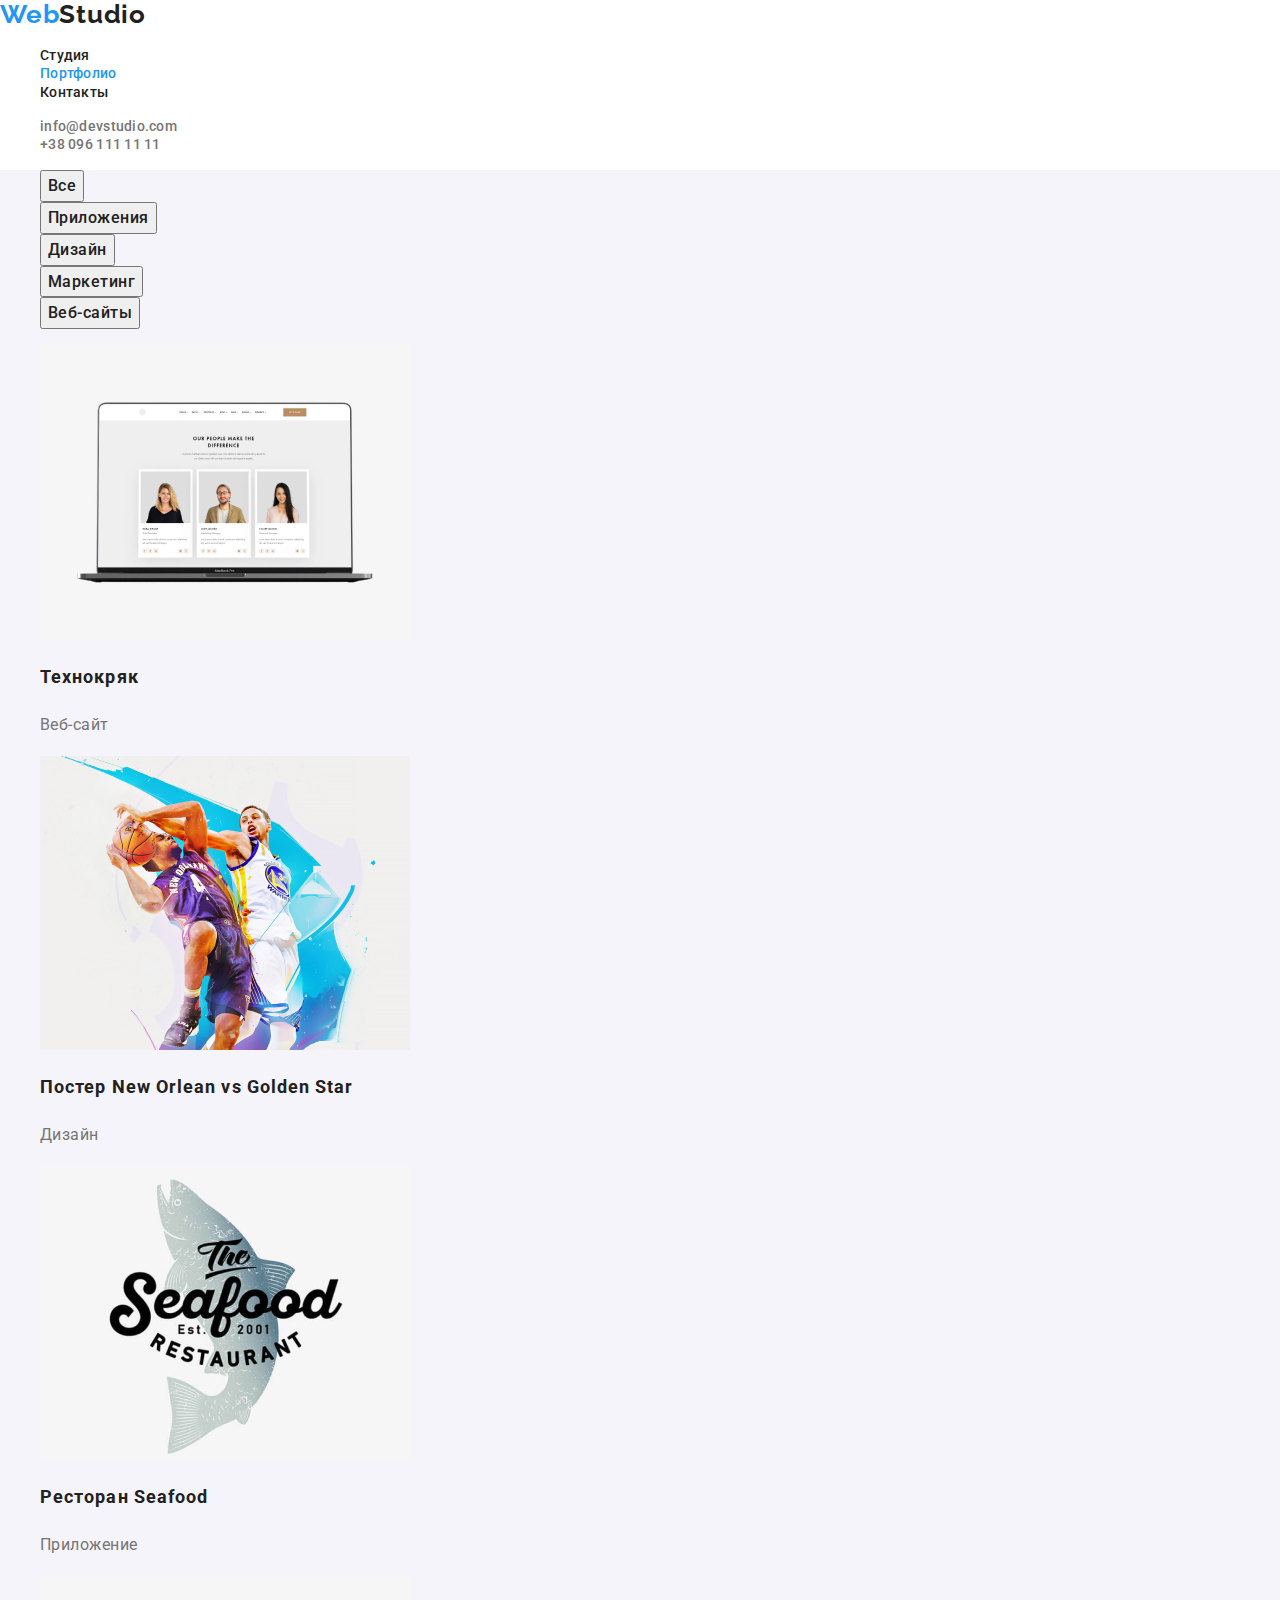
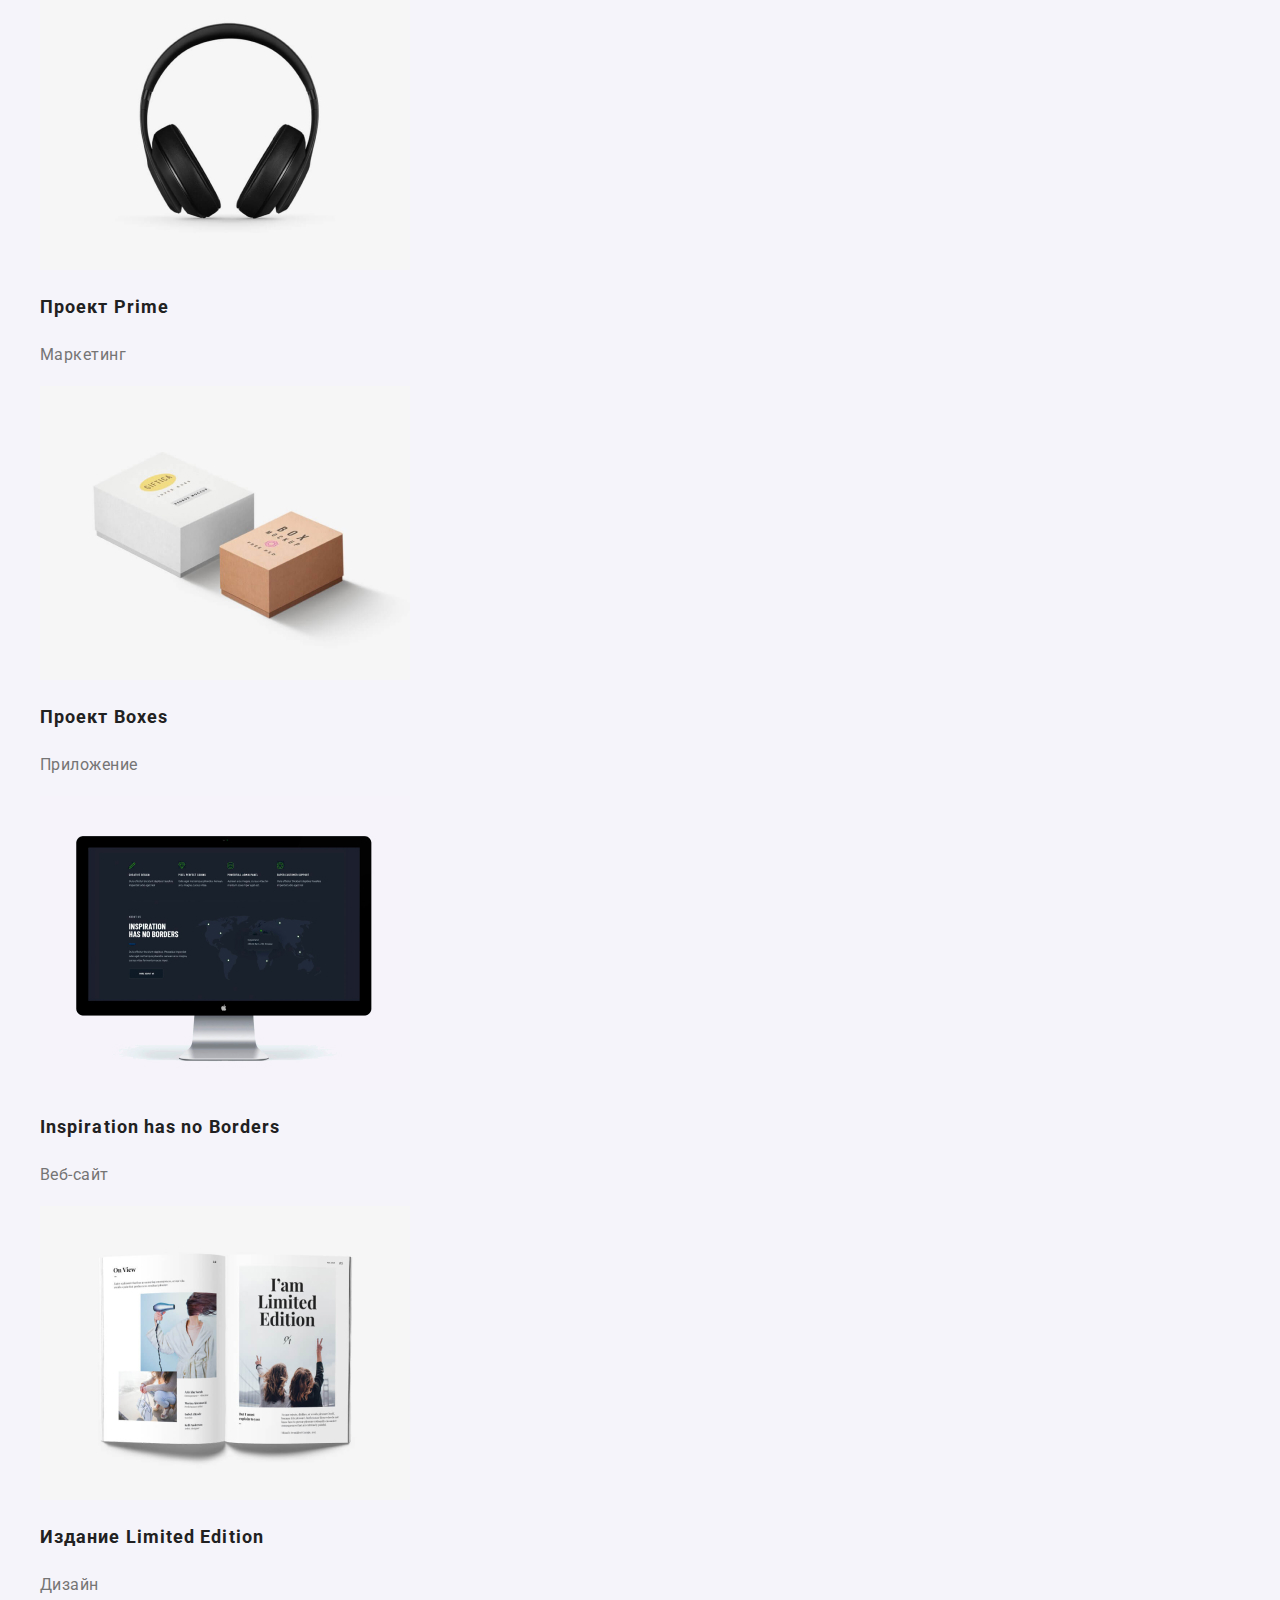
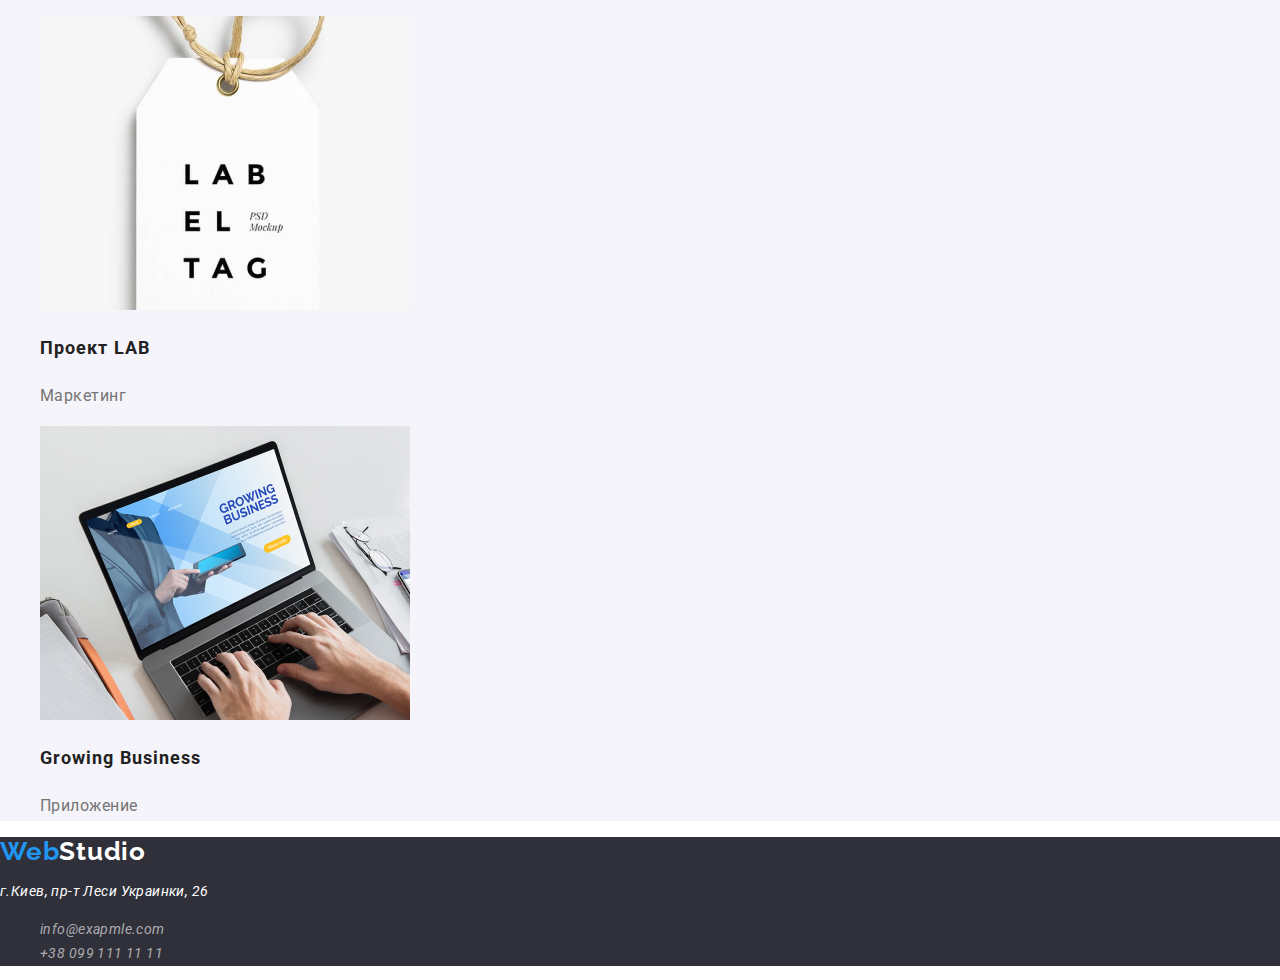
==== portfolio.html @ 97547879 "Перенесены файлы с реп 2" ====
<!DOCTYPE html>
<html lang="ru">
<head>
    <meta charset="UTF-8">
    <meta name="viewport" content="width=device-width, initial-scale=1.0">
    <title>Homework2</title>
    <link href="https://fonts.googleapis.com/css2?family=Raleway:wght@700&family=Roboto:wght@400;500;700;900&display=swap"
        rel="stylesheet">
        <link rel="stylesheet" href="https://cdnjs.cloudflare.com/ajax/libs/modern-normalize/1.0.0/modern-normalize.css">
    <link rel="stylesheet" href="./css/style.css">
</head>
<body>
       <!-- Хэдэр  -->
       <header>
        <nav class="site-nav">
            <a href="./index.html" class="nav-logo">Web<span class="logo-studio">Studio</span></a>
            <ul>       
             <li><a href="./index.html" class="site-link">Студия</a></li>
             <li><a href="" class="site-link current">Портфолио</a></li>
             <li><a href="#contacts" class="site-link">Контакты</a></li>
         </ul>       
        </nav>
 
        <ul>
            <li><a href="mailto:info@devstudio.com" class="info">info@devstudio.com</a></li>
            <li><a href="tel:+380991111111" class="info">+38 096 111 11 11</a></li>
     </ul>
     </header>

     <main>



     <!-- Фильтры -->
     
     <section class="filter">
        <h1 hidden>Портфолио</h1>
         <ul>
             <li><button type="button" class="filter-link">Все</button></li>
             <li><button type="button" class="filter-link">Приложения</button></li>
             <li><button type="button" class="filter-link">Дизайн</button></li>
             <li><button type="button" class="filter-link">Маркетинг</button></li>
             <li><button type="button" class="filter-link">Веб-сайты</button></li>
         </ul>
     </section>

     <!-- Оффер -->
<section class="offer">
    <ul>
        <li class="offer-bcg">
            <img src="./img/laptop1.jpg" alt="ноутбук">
            <h2 class="offer-title">Технокряк</h2>
            <p class="offer-text">Веб-сайт</p>
        </li>

        <li>
            <img src="./img/basketball2.jpg" alt="баскетбол">
            <h2 class="offer-title">Постер New Orlean vs Golden Star</h2>
            <p class="offer-text">Дизайн</p>
        </li>

        <li>
            <img src="./img/seafood3.jpg" alt="ресторан">
            <h2 class="offer-title">Ресторан Seafood</h2>
            <p class="offer-text">Приложение</p>
        </li>

        <li>
            <img src="./img/speakers4.jpg" alt="наушники">
            <h2 class="offer-title">Проект Prime</h2>
            <p class="offer-text">Маркетинг</p>
        </li>

        <li>
            <img src="./img/boxes5.jpg" alt="коробочки">
            <h2 class="offer-title">Проект Boxes</h2>
            <p class="offer-text">Приложение</p>
        </li>

        <li>
            <img src="./img/screen6.jpg" alt="монитор">
            <h2 class="offer-title">Inspiration has no Borders</h2>
            <p class="offer-text">Веб-сайт</p>
        </li>

        <li>
            <img src="./img/book7.jpg" alt="журнал">
            <h2 class="offer-title">Издание Limited Edition</h2>
            <p class="offer-text">Дизайн</p>
        </li>

        <li>
            <img src="./img/label8.jpg" alt="ярлык">
            <h2 class="offer-title">Проект LAB</h2>
            <p class="offer-text">Маркетинг</p>
        </li>

        <li>
            <img src="./img/laptop9.jpg" alt="лэптоп">
            <h2 class="offer-title">Growing Business</h2>
            <p class="offer-text">Приложение</p>
        </li>
    </ul>
</section>
</main>
     <!-- Футер -->
     <footer class="footer">
        <a href="./index.html" class="footer-logo"> Web<span class="footer-span">Studio</span></a>

        <address id="contacts" class="f-address">
            <p>г.Киев, пр-т Леси Украинки, 26</p>
            <ul>
                <li>
                  <a href="mailto:info@exapmle.com" class="footer-info">info@exapmle.com</a>
                </li>
                <li>
                  <a href="tel:+380991111111" class="footer-info">+38 099 111 11 11</a>
                </li>
            </ul>
         </address>  
    </footer>
</body>
</html>
---- css/style.css ----
:root {
    --primary-text-color: #212121;
    --text-color-p: #757575;    
    --white: #FFFFFF;
    --main-background: #E5E5E5;
    --hero-footer-bcg: #2F303A;
    --blue: #2196F3;
    --footer-address: rgba(255, 255, 255, 0.6);
    --bcg-team: #F5F4FA
    }

              /* site-nav */
body {
    font-family: Roboto, sans-serif;
}

li{
    list-style: none;
}

.site-nav {
    background-color: var(--white);
}

.nav-logo {
    color: var(--blue);
    font-family: Raleway, sans-serif;
    font-weight: 700;
    font-size: 26px;
    list-style: 1.2;
    letter-spacing: 0.03em;
    text-decoration: none;
}
.logo-studio{
    color: var(--primary-text-color);

    
}

.site-link {
    color: var(--primary-text-color);
    font-weight: 500;
    font-size: 14px;
    line-height: 0.87;
    letter-spacing: 0.02em;
    text-decoration: none;
}
    .site-link:hover,
    .site-link:focus {
    color: var(--blue);

}

 .site-link.current{
    color: var(--blue);
    text-decoration: none;
} 

.info{
    color: var(--text-color-p);

    font-weight: 500;
    font-size: 14px;
    line-height: 1.14;
    letter-spacing: 0.02em;
    text-decoration: none;
}
.info:hover,
.info:focus{
    color: var(--blue);
}

main{
    background-color: var(--bcg-team);
}

/* hero */
.hero {
    background-color: var(--hero-footer-bcg);
}


.hero-title{
    color: var(--white);
    font-weight: 900;
    font-size: 44px;
    line-height: 1.36;
    

    text-align: center;
    letter-spacing: 0.06em;
    text-transform: uppercase;
    
}

.btn{
    color: var(--white);
    background-color: var(--blue);
    text-decoration: none;
    
    font-weight: 700;
    font-size: 16px;
    line-height: 1.87;
}

/* details */
.details-title{
    color: var(--primary-text-color);

    font-weight: 700;
    font-size: 14px;
    line-height: 1.14;
    letter-spacing: 0.03em;
    text-transform: uppercase;
}
.details-text{
    color: var(--text-color-p);

    font-weight: 400;
    font-size: 14px;
    line-height: 1.71;
    letter-spacing: 0.03em;
}
.details{
    background-color: var(--main-background);
}

/* occupation */
.occupation-title{
    color: var(--primary-text-color);

    font-weight: 700;
    font-size: 36px;
    line-height: 1.16;
    text-align: center;
    letter-spacing: 0.03em;
}

/* .occupation{
    background-color: var(--main-background);   
} */

/* team */
.team-title {
    color: var(--primary-text-color);
    font-weight: 700;
    font-size: 36px;
    line-height: 1.16;
    text-align: center;
    letter-spacing: 0.03em;
}

.team-names{
    color: var(--primary-text-color);
    font-weight: 500;
    font-size: 16px;
    line-height: 1.18;
    /* text-align: center; */
    letter-spacing: 0.03em;

}
.team-text{
    color: var(--text-color-p);

    font-weight: 400;
    font-size: 16px;
    line-height: 1.18
    /* text-align: center; */
    letter-spacing: 0.03em;
}
    

/* .team{
    background-color: var(--bcg-team);
} */


/* Portfolio */

/* Фильтры */
.filter-link{
    color: var(--primary-text-color);

    font-family: inherit;
    font-weight: 500;
    font-size: 16px;
    line-height: 1.62;
/* identical to box height, or 162% */

text-align: center;
letter-spacing: 0.03em;
}
.filter-link:hover,
.filter-link:focus{
    color: var(--blue);
}

/* Offer */
.offer-title{
    color: var(--primary-text-color);

    font-weight: 700;
    font-size: 18px;
    line-height: 2;
    letter-spacing: 0.06em;
}

.offer-text{
    color: var(--text-color-p);

    font-weight: 400;
    font-size: 16px;
    line-height: 1.8;
    letter-spacing: 0.03em;
}
/* .offer-bcg{
    background-color: var(--white);
} */

/* footer */
.footer{
    background-color: var(--hero-footer-bcg);
}
.footer-logo {
    color: var(--blue);

    font-family: Raleway, sans-serif;
    font-weight: 700;
    font-size: 26px;
    list-style: 1.2;
    letter-spacing: 0.03em;
    text-decoration: none;
}
.footer-span {
    color: var(--white);
}   

.f-address{
    color: var(--white);

    font-weight: 400;
    font-size: 14px;
    line-height: 1.71;
    letter-spacing: 0.03em;
}

.f-address:hover,
.f-address:focus{
    color: var(--blue);
}

.footer-info {
    color: var(--footer-address);

    font-weight: 400;
    font-size: 14px;
    line-height: 1.71
    letter-spacing: 0.03em;
    text-decoration: none;

}

.footer-info:hover,
.footer-info:focus {
    color: var(--blue);
}
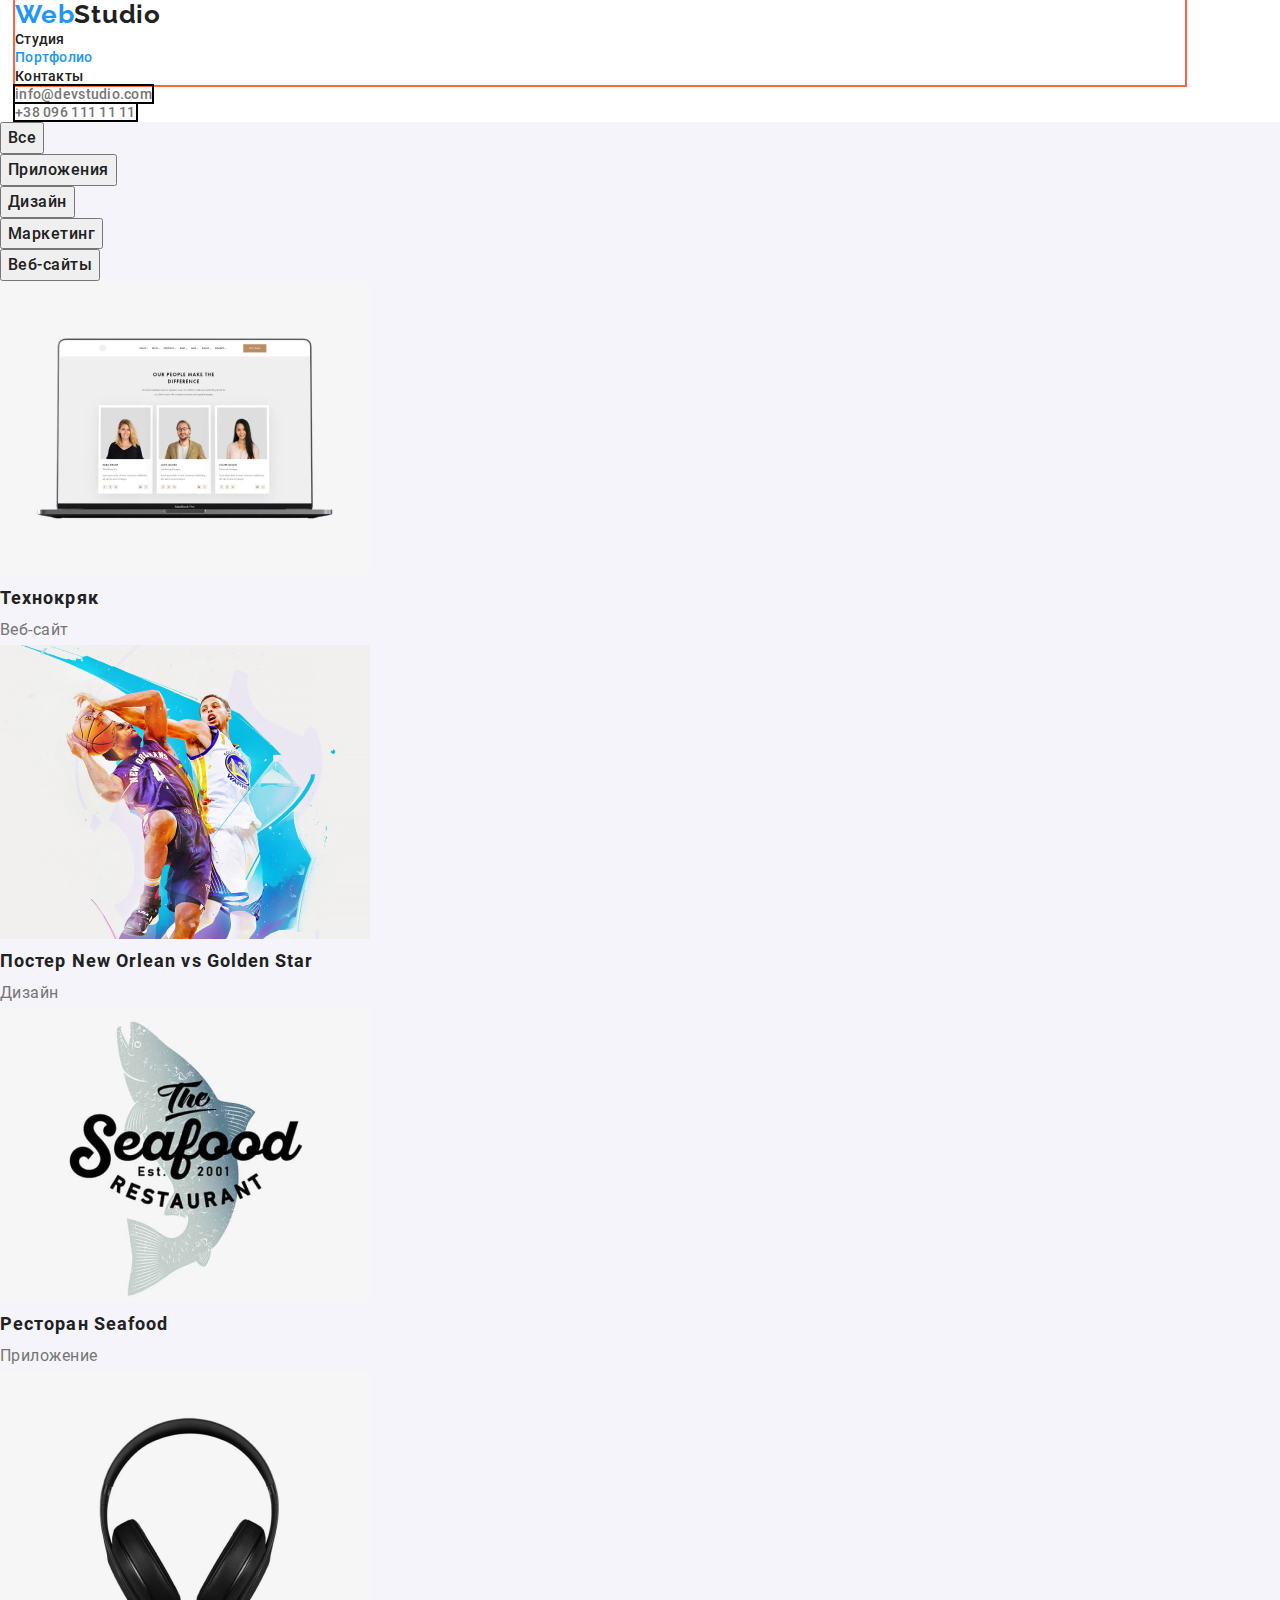
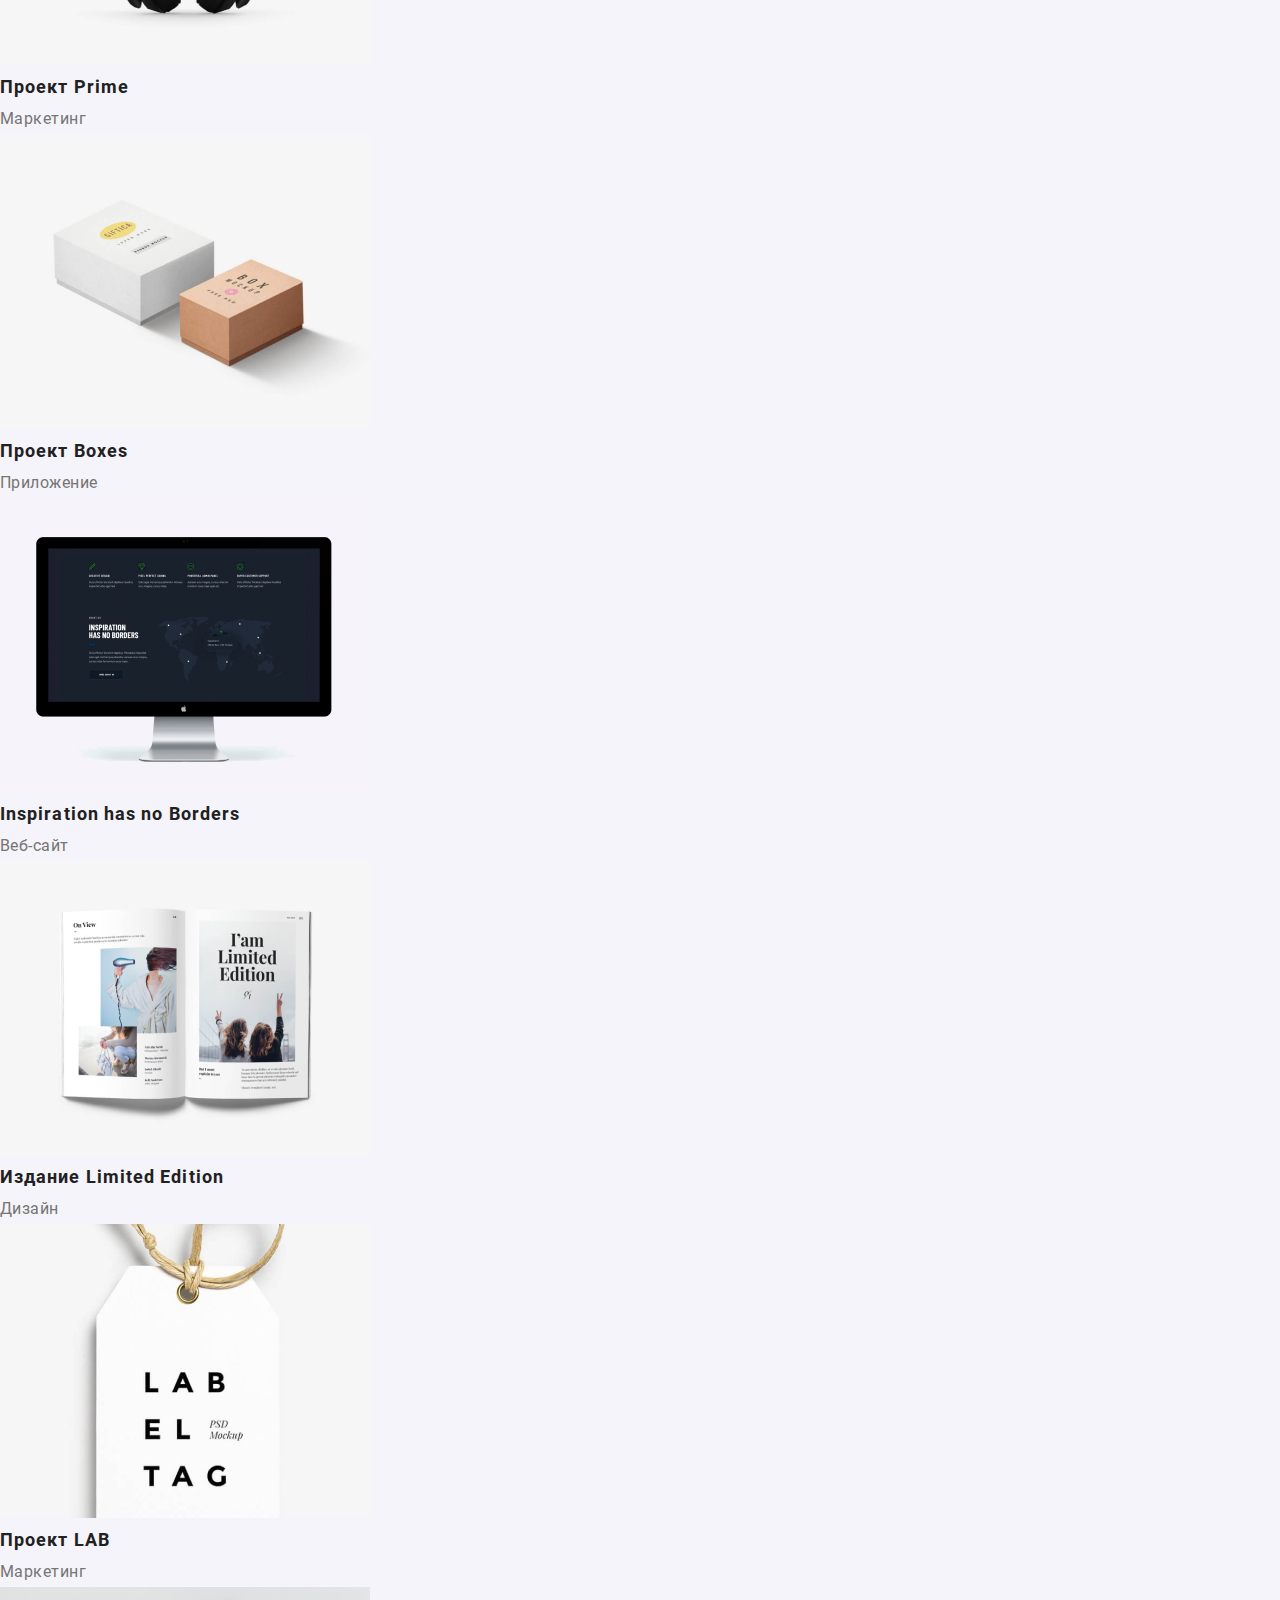
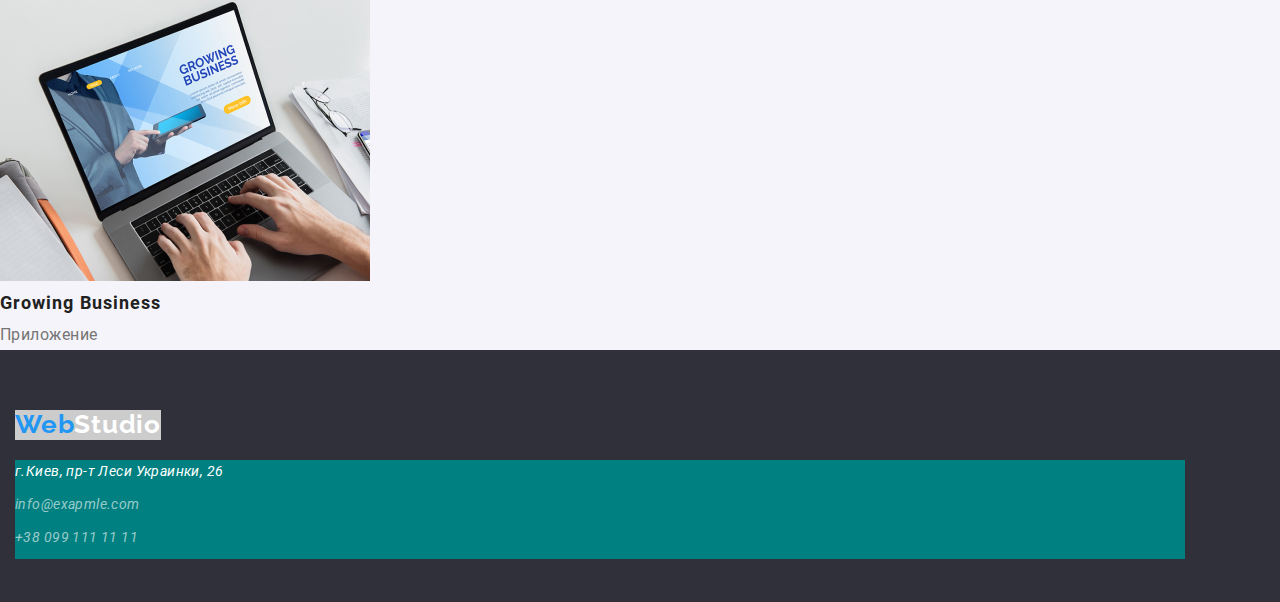
==== commit 17560342: "не центрируется hero" ====
--- a/portfolio.html
+++ b/portfolio.html
@@ -12,30 +12,33 @@
 <body>
        <!-- Хэдэр  -->
        <header>
-        <nav class="site-nav">
-            <a href="./index.html" class="nav-logo">Web<span class="logo-studio">Studio</span></a>
-            <ul>       
-             <li><a href="./index.html" class="site-link">Студия</a></li>
-             <li><a href="" class="site-link current">Портфолио</a></li>
-             <li><a href="#contacts" class="site-link">Контакты</a></li>
-         </ul>       
-        </nav>
- 
-        <ul>
-            <li><a href="mailto:info@devstudio.com" class="info">info@devstudio.com</a></li>
-            <li><a href="tel:+380991111111" class="info">+38 096 111 11 11</a></li>
-     </ul>
-     </header>
+        <div class="container">
+       <nav class="site-nav">
+        <a href="./index.html" class="nav-logo">Web<span class="logo-studio">Studio</span></a>
+        <ul class="list">
+            <li><a href="./index.html" class="site-link">Студия</a></li>
+            <li><a href="./portfolio.html" class="site-link current">Портфолио</a></li>
+            <li><a href="#contacts" class="site-link">Контакты</a></li>
+        </ul>       
+       </nav>
+    </div>
+
+    <div class="container">
+       <ul class="list">
+        <li><a href="mailto:info@devstudio.com" class="info">info@devstudio.com</a></li>
+        <li><a href="tel:+380991111111" class="info">+38 096 111 11 11</a></li>
+    </ul>
+ </div>
+    </header>
 
      <main>
-
 
 
      <!-- Фильтры -->
      
      <section class="filter">
         <h1 hidden>Портфолио</h1>
-         <ul>
+         <ul class="list">
              <li><button type="button" class="filter-link">Все</button></li>
              <li><button type="button" class="filter-link">Приложения</button></li>
              <li><button type="button" class="filter-link">Дизайн</button></li>
@@ -46,7 +49,7 @@
 
      <!-- Оффер -->
 <section class="offer">
-    <ul>
+    <ul class="list">
         <li class="offer-bcg">
             <img src="./img/laptop1.jpg" alt="ноутбук">
             <h2 class="offer-title">Технокряк</h2>
@@ -105,19 +108,21 @@
 </main>
      <!-- Футер -->
      <footer class="footer">
-        <a href="./index.html" class="footer-logo"> Web<span class="footer-span">Studio</span></a>
-
-        <address id="contacts" class="f-address">
-            <p>г.Киев, пр-т Леси Украинки, 26</p>
-            <ul>
-                <li>
-                  <a href="mailto:info@exapmle.com" class="footer-info">info@exapmle.com</a>
-                </li>
-                <li>
-                  <a href="tel:+380991111111" class="footer-info">+38 099 111 11 11</a>
-                </li>
-            </ul>
-         </address>  
+        <div class="container">
+            <a href="./index.html" class="footer-logo">Web<span class="footer-span">Studio</span></a>
+    
+            <address id="contacts" class="f-address">
+                <p class="f-address-text">г.Киев, пр-т Леси Украинки, 26</p>
+                <ul class="list">
+                    <li>
+                      <a href="mailto:info@exapmle.com" class="footer-info">info@exapmle.com</a>
+                    </li>
+                    <li>
+                      <a href="tel:+380991111111" class="footer-info">+38 099 111 11 11</a>
+                    </li>
+                </ul>
+             </address>
+           </div>
     </footer>
 </body>
 </html>--- a/css/style.css
+++ b/css/style.css
@@ -1,3 +1,55 @@
+@font-face {
+    font-family: 'Roboto';
+    font-style: normal;
+    font-weight: 400;
+    src: url('../fonts/roboto/roboto-v20-latin_cyrillic-ext_cyrillic-regular.eot'); /* IE9 Compat Modes */
+    src: local('Roboto'), local('Roboto-Regular'),
+         url('../fonts/roboto/roboto-v20-latin_cyrillic-ext_cyrillic-regular.eot?#iefix') format('embedded-opentype'), /* IE6-IE8 */
+         url('../fonts/roboto/roboto-v20-latin_cyrillic-ext_cyrillic-regular.woff2') format('woff2'), /* Super Modern Browsers */
+         url('../fonts/roboto/roboto-v20-latin_cyrillic-ext_cyrillic-regular.woff') format('woff'), /* Modern Browsers */
+         url('../fonts/roboto/roboto-v20-latin_cyrillic-ext_cyrillic-regular.ttf') format('truetype'), /* Safari, Android, iOS */
+         url('../fonts/roboto/roboto-v20-latin_cyrillic-ext_cyrillic-regular.svg#Roboto') format('svg'); /* Legacy iOS */
+  }
+ 
+  @font-face {
+    font-family: 'Roboto';
+    font-style: normal;
+    font-weight: 500;
+    src: url('../fonts/roboto/roboto-v20-latin_cyrillic-ext_cyrillic-500.eot'); /* IE9 Compat Modes */
+    src: local('Roboto Medium'), local('Roboto-Medium'),
+         url('../fonts/roboto/roboto-v20-latin_cyrillic-ext_cyrillic-500.eot?#iefix') format('embedded-opentype'), /* IE6-IE8 */
+         url('../fonts/roboto/roboto-v20-latin_cyrillic-ext_cyrillic-500.woff2') format('woff2'), /* Super Modern Browsers */
+         url('../fonts/roboto/roboto-v20-latin_cyrillic-ext_cyrillic-500.woff') format('woff'), /* Modern Browsers */
+         url('../fonts/roboto/roboto-v20-latin_cyrillic-ext_cyrillic-500.ttf') format('truetype'), /* Safari, Android, iOS */
+         url('../fonts/roboto/roboto-v20-latin_cyrillic-ext_cyrillic-500.svg#Roboto') format('svg'); /* Legacy iOS */
+  }
+
+  @font-face {
+    font-family: 'Roboto';
+    font-style: normal;
+    font-weight: 700;
+    src: url('../fonts/roboto/roboto-v20-latin_cyrillic-ext_cyrillic-700.eot'); /* IE9 Compat Modes */
+    src: local('Roboto Bold'), local('Roboto-Bold'),
+         url('../fonts/roboto/roboto-v20-latin_cyrillic-ext_cyrillic-700.eot?#iefix') format('embedded-opentype'), /* IE6-IE8 */
+         url('../fonts/roboto/roboto-v20-latin_cyrillic-ext_cyrillic-700.woff2') format('woff2'), /* Super Modern Browsers */
+         url('../fonts/roboto/roboto-v20-latin_cyrillic-ext_cyrillic-700.woff') format('woff'), /* Modern Browsers */
+         url('../fonts/roboto/roboto-v20-latin_cyrillic-ext_cyrillic-700.ttf') format('truetype'), /* Safari, Android, iOS */
+         url('../fonts/roboto/roboto-v20-latin_cyrillic-ext_cyrillic-700.svg#Roboto') format('svg'); /* Legacy iOS */
+  }
+  
+  @font-face {
+    font-family: 'Roboto';
+    font-style: normal;
+    font-weight: 900;
+    src: url('../fonts/roboto/roboto-v20-latin_cyrillic-ext_cyrillic-900.eot'); /* IE9 Compat Modes */
+    src: local('Roboto Black'), local('Roboto-Black'),
+         url('../fonts/roboto/roboto-v20-latin_cyrillic-ext_cyrillic-900.eot?#iefix') format('embedded-opentype'), /* IE6-IE8 */
+         url('../fonts/roboto/roboto-v20-latin_cyrillic-ext_cyrillic-900.woff2') format('woff2'), /* Super Modern Browsers */
+         url('../fonts/roboto/roboto-v20-latin_cyrillic-ext_cyrillic-900.woff') format('woff'), /* Modern Browsers */
+         url('../fonts/roboto/roboto-v20-latin_cyrillic-ext_cyrillic-900.ttf') format('truetype'), /* Safari, Android, iOS */
+         url('../fonts/roboto/roboto-v20-latin_cyrillic-ext_cyrillic-900.svg#Roboto') format('svg'); /* Legacy iOS */
+  } 
+
 :root {
     --primary-text-color: #212121;
     --text-color-p: #757575;    
@@ -9,7 +61,16 @@
     --bcg-team: #F5F4FA
     }
 
+    html{
+        box-sizing: border-box;
+    }
+
+    *,*::before,
+    *::after{
+        box-sizing: inherit;
+    }
               /* site-nav */
+            
 body {
     font-family: Roboto, sans-serif;
 }
@@ -17,9 +78,21 @@
 li{
     list-style: none;
 }
-
+.header{
+    background-color: var(--white);
+    /* height: 80px; */
+}
 .site-nav {
     background-color: var(--white);
+    outline: 2px solid tomato;
+}
+
+.container{
+    margin-left: 0 auto;
+    margin-right: 0 auto;
+    width: 1200px;
+    padding-left: 15px;
+    padding-right: 15px;    
 }
 
 .nav-logo {
@@ -30,11 +103,16 @@
     list-style: 1.2;
     letter-spacing: 0.03em;
     text-decoration: none;
-}
+    display: inline-block;
+}
+
 .logo-studio{
-    color: var(--primary-text-color);
-
-    
+    color: var(--primary-text-color);    
+}
+
+.list{
+    padding: 0;
+    margin: 0;
 }
 
 .site-link {
@@ -48,7 +126,6 @@
     .site-link:hover,
     .site-link:focus {
     color: var(--blue);
-
 }
 
  .site-link.current{
@@ -58,12 +135,13 @@
 
 .info{
     color: var(--text-color-p);
+    outline: 2px solid black;
 
     font-weight: 500;
     font-size: 14px;
     line-height: 1.14;
     letter-spacing: 0.02em;
-    text-decoration: none;
+    text-decoration: none;   
 }
 .info:hover,
 .info:focus{
@@ -76,36 +154,50 @@
 
 /* hero */
 .hero {
-    background-color: var(--hero-footer-bcg);
-}
-
+    height: 600px;
+    background-color: var(--hero-footer-bcg);   
+    text-align: center;
+}
 
 .hero-title{
     color: var(--white);
     font-weight: 900;
     font-size: 44px;
     line-height: 1.36;
-    
-
-    text-align: center;
+    margin-top: 0;
+    max-width: 696px;
     letter-spacing: 0.06em;
     text-transform: uppercase;
-    
+    outline: 5px solid yellow;
+   
 }
 
 .btn{
     color: var(--white);
     background-color: var(--blue);
     text-decoration: none;
+    border-radius: 4px;
+    display: inline-block;
+    min-width: 200px;
+    height: 50px;
+    padding: 10px 32px;
+    font-weight: 700;
+    font-size: 16px;
+    line-height: 1.87;
+    outline: 5px solid orangered;
+}
+
+/* details */
+.details{
+    background-color: var(--main-background);
+    outline: 2px solid teal;
+}
+
     
-    font-weight: 700;
-    font-size: 16px;
-    line-height: 1.87;
-}
-
-/* details */
+
 .details-title{
     color: var(--primary-text-color);
+    margin: 0;
 
     font-weight: 700;
     font-size: 14px;
@@ -115,15 +207,14 @@
 }
 .details-text{
     color: var(--text-color-p);
+    margin: 0;
 
     font-weight: 400;
     font-size: 14px;
     line-height: 1.71;
     letter-spacing: 0.03em;
 }
-.details{
-    background-color: var(--main-background);
-}
+
 
 /* occupation */
 .occupation-title{
@@ -134,6 +225,7 @@
     line-height: 1.16;
     text-align: center;
     letter-spacing: 0.03em;
+    margin: 0;
 }
 
 /* .occupation{
@@ -141,6 +233,9 @@
 } */
 
 /* team */
+.team{
+    /* height: 648px; */
+}
 .team-title {
     color: var(--primary-text-color);
     font-weight: 700;
@@ -148,6 +243,7 @@
     line-height: 1.16;
     text-align: center;
     letter-spacing: 0.03em;
+    margin: 0;
 }
 
 .team-names{
@@ -157,6 +253,7 @@
     line-height: 1.18;
     /* text-align: center; */
     letter-spacing: 0.03em;
+    margin: 0;
 
 }
 .team-text{
@@ -167,6 +264,7 @@
     line-height: 1.18
     /* text-align: center; */
     letter-spacing: 0.03em;
+    margin: 0;
 }
     
 
@@ -203,6 +301,7 @@
     font-size: 18px;
     line-height: 2;
     letter-spacing: 0.06em;
+    margin: 0;
 }
 
 .offer-text{
@@ -212,6 +311,7 @@
     font-size: 16px;
     line-height: 1.8;
     letter-spacing: 0.03em;
+    margin: 0;
 }
 /* .offer-bcg{
     background-color: var(--white);
@@ -220,9 +320,14 @@
 /* footer */
 .footer{
     background-color: var(--hero-footer-bcg);
+    height: 252px;
+    padding-top: 60px;
+    padding-bottom: 60px;
 }
 .footer-logo {
     color: var(--blue);
+    display: inline-block;
+    margin-bottom: 20px;
 
     font-family: Raleway, sans-serif;
     font-weight: 700;
@@ -230,6 +335,7 @@
     list-style: 1.2;
     letter-spacing: 0.03em;
     text-decoration: none;
+    background-color: #ccc;
 }
 .footer-span {
     color: var(--white);
@@ -237,11 +343,12 @@
 
 .f-address{
     color: var(--white);
-
+    
     font-weight: 400;
     font-size: 14px;
     line-height: 1.71;
     letter-spacing: 0.03em;
+    background-color: teal;
 }
 
 .f-address:hover,
@@ -249,6 +356,10 @@
     color: var(--blue);
 }
 
+.f-address-text{
+    margin: 0;
+    padding-bottom: 9px;
+}
 .footer-info {
     color: var(--footer-address);
 
@@ -257,8 +368,10 @@
     line-height: 1.71
     letter-spacing: 0.03em;
     text-decoration: none;
-
-}
+    display: inline-block;
+    padding-bottom: 9px;
+}
+
 
 .footer-info:hover,
 .footer-info:focus {
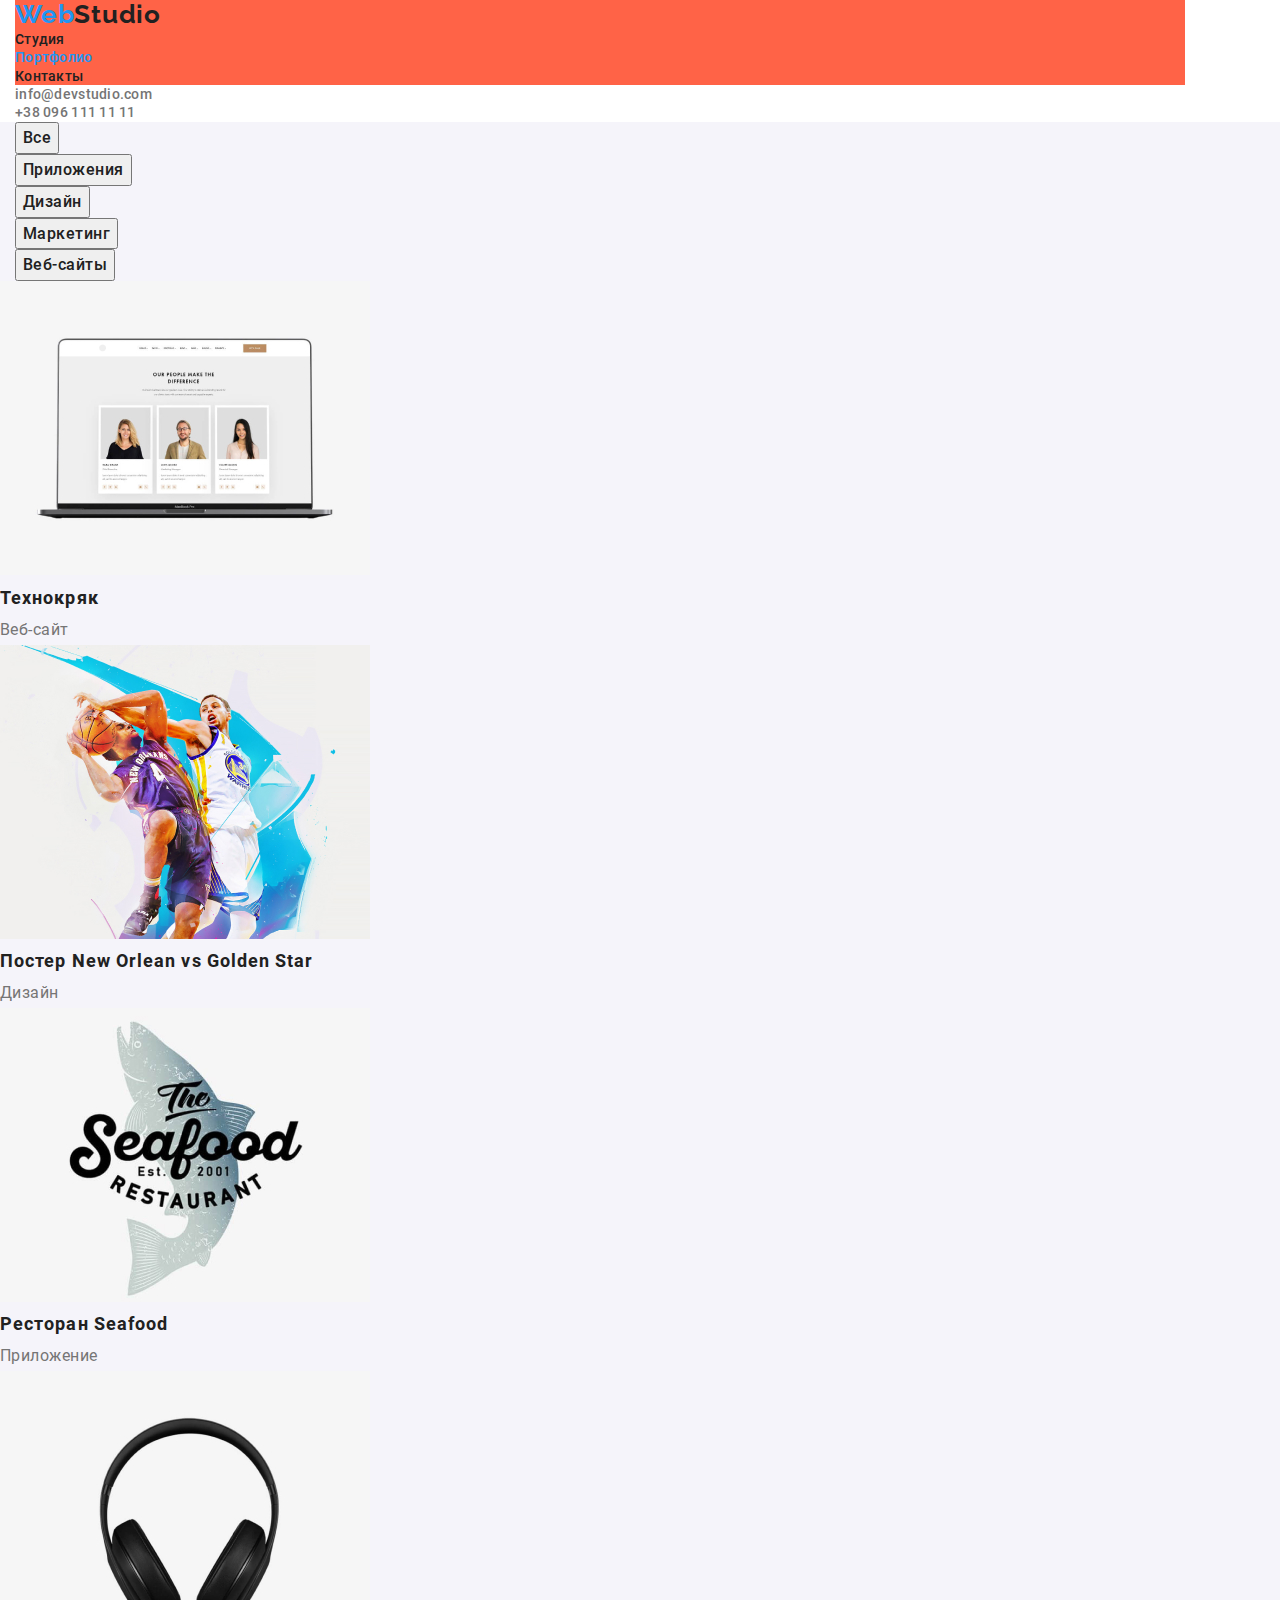
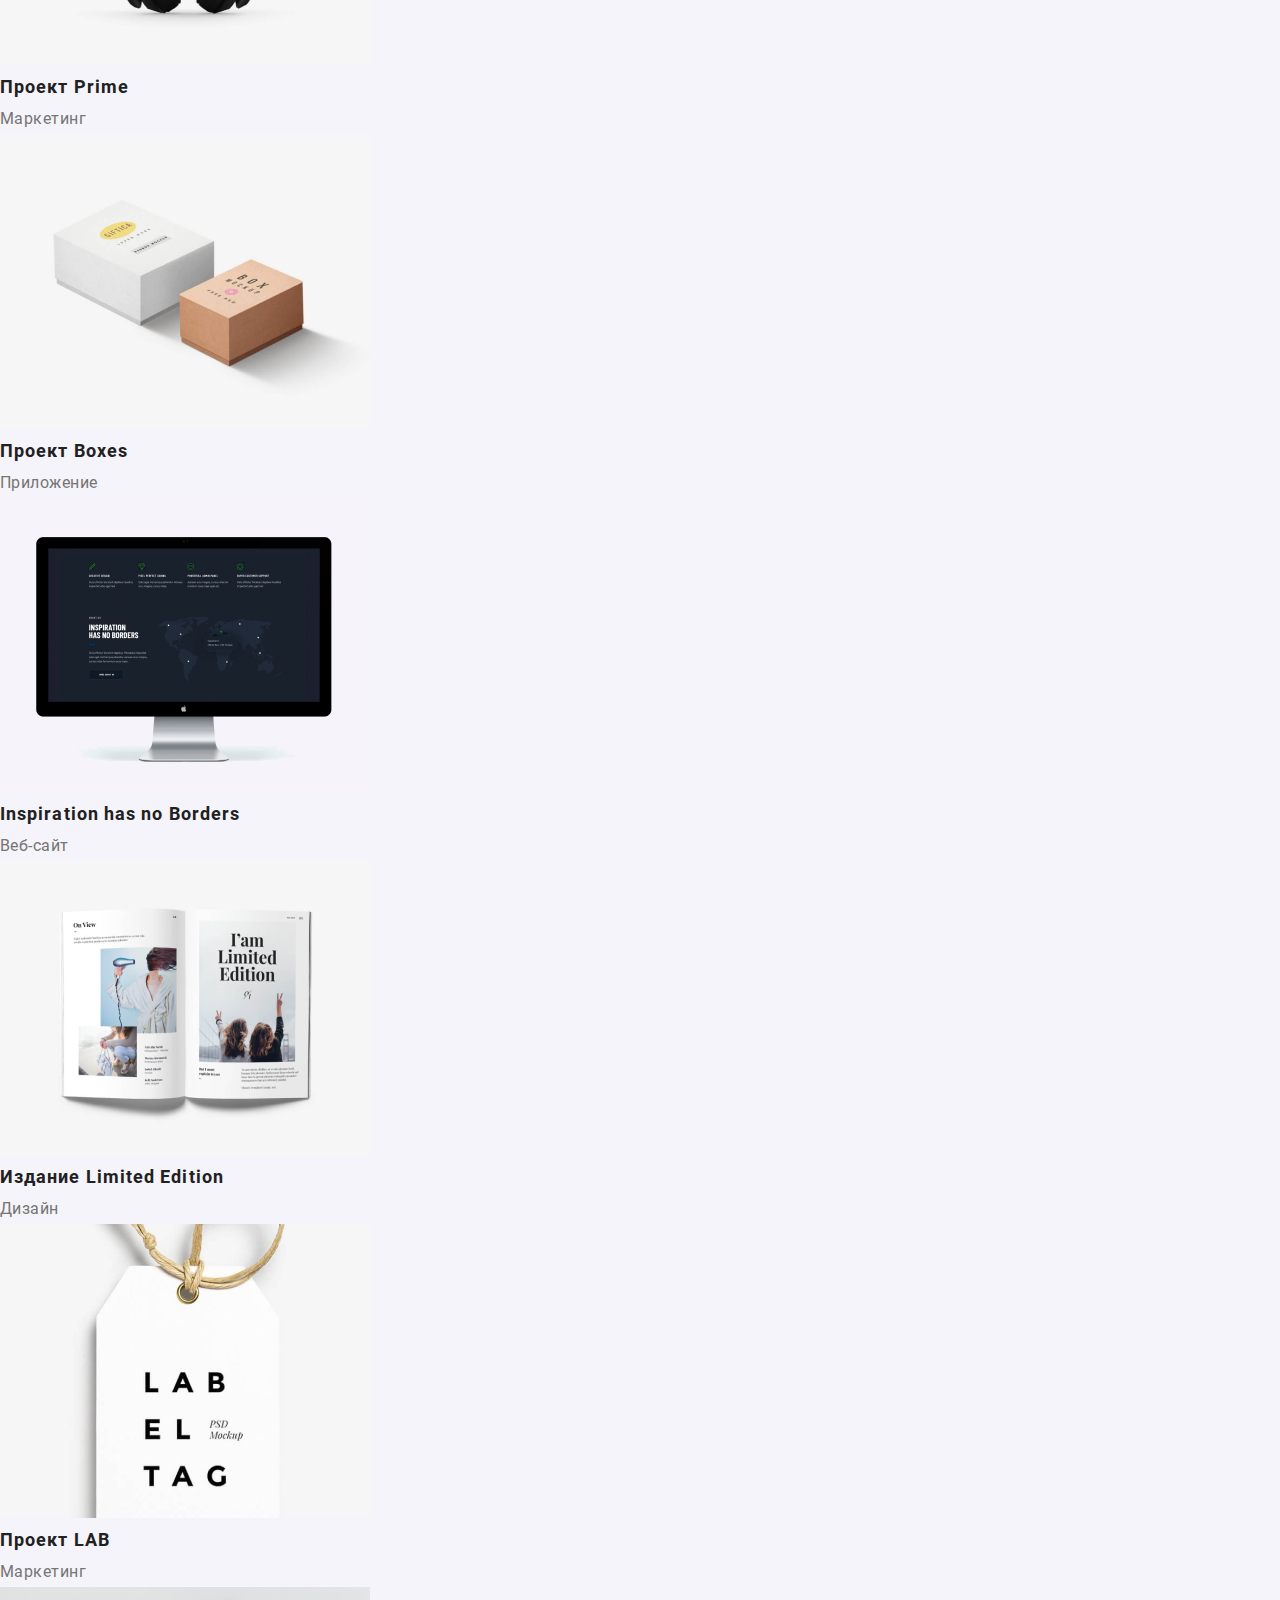
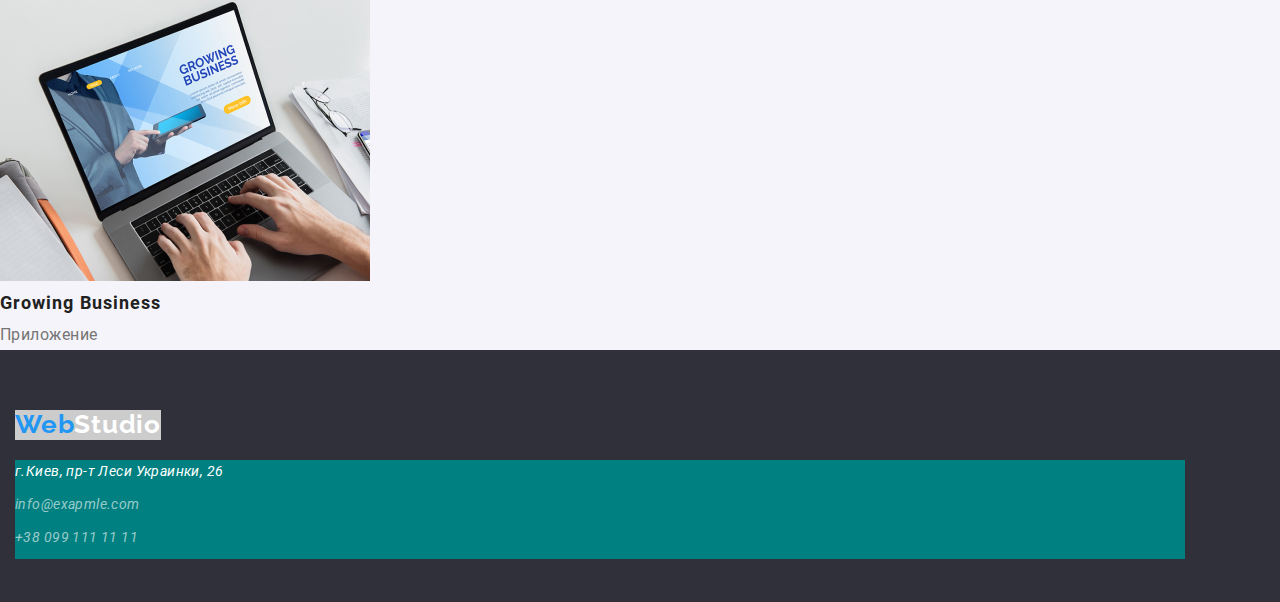
==== commit 44717a06: "div для details и occupation 3 фото в div" ====
--- a/portfolio.html
+++ b/portfolio.html
@@ -37,6 +37,7 @@
      <!-- Фильтры -->
      
      <section class="filter">
+         <div class="container">
         <h1 hidden>Портфолио</h1>
          <ul class="list">
              <li><button type="button" class="filter-link">Все</button></li>
@@ -45,6 +46,7 @@
              <li><button type="button" class="filter-link">Маркетинг</button></li>
              <li><button type="button" class="filter-link">Веб-сайты</button></li>
          </ul>
+        </div>
      </section>
 
      <!-- Оффер -->
--- a/css/style.css
+++ b/css/style.css
@@ -84,7 +84,7 @@
 }
 .site-nav {
     background-color: var(--white);
-    outline: 2px solid tomato;
+    background-color: tomato;
 }
 
 .container{
@@ -135,7 +135,7 @@
 
 .info{
     color: var(--text-color-p);
-    outline: 2px solid black;
+    
 
     font-weight: 500;
     font-size: 14px;
@@ -147,6 +147,9 @@
 .info:focus{
     color: var(--blue);
 }
+.info-list{
+    background-color: pink;
+}
 
 main{
     background-color: var(--bcg-team);
@@ -154,7 +157,6 @@
 
 /* hero */
 .hero {
-    height: 600px;
     background-color: var(--hero-footer-bcg);   
     text-align: center;
 }
@@ -165,10 +167,11 @@
     font-size: 44px;
     line-height: 1.36;
     margin-top: 0;
-    max-width: 696px;
+    /* width: 696px; */
     letter-spacing: 0.06em;
     text-transform: uppercase;
-    outline: 5px solid yellow;
+    outline: 2px solid yellow;
+    
    
 }
 
@@ -204,6 +207,8 @@
     line-height: 1.14;
     letter-spacing: 0.03em;
     text-transform: uppercase;
+    width: 270px;
+    height: 16px;
 }
 .details-text{
     color: var(--text-color-p);
@@ -213,6 +218,8 @@
     font-size: 14px;
     line-height: 1.71;
     letter-spacing: 0.03em;
+    width: 270px;
+    height: 75px;
 }
 
 
@@ -233,9 +240,7 @@
 } */
 
 /* team */
-.team{
-    /* height: 648px; */
-}
+
 .team-title {
     color: var(--primary-text-color);
     font-weight: 700;
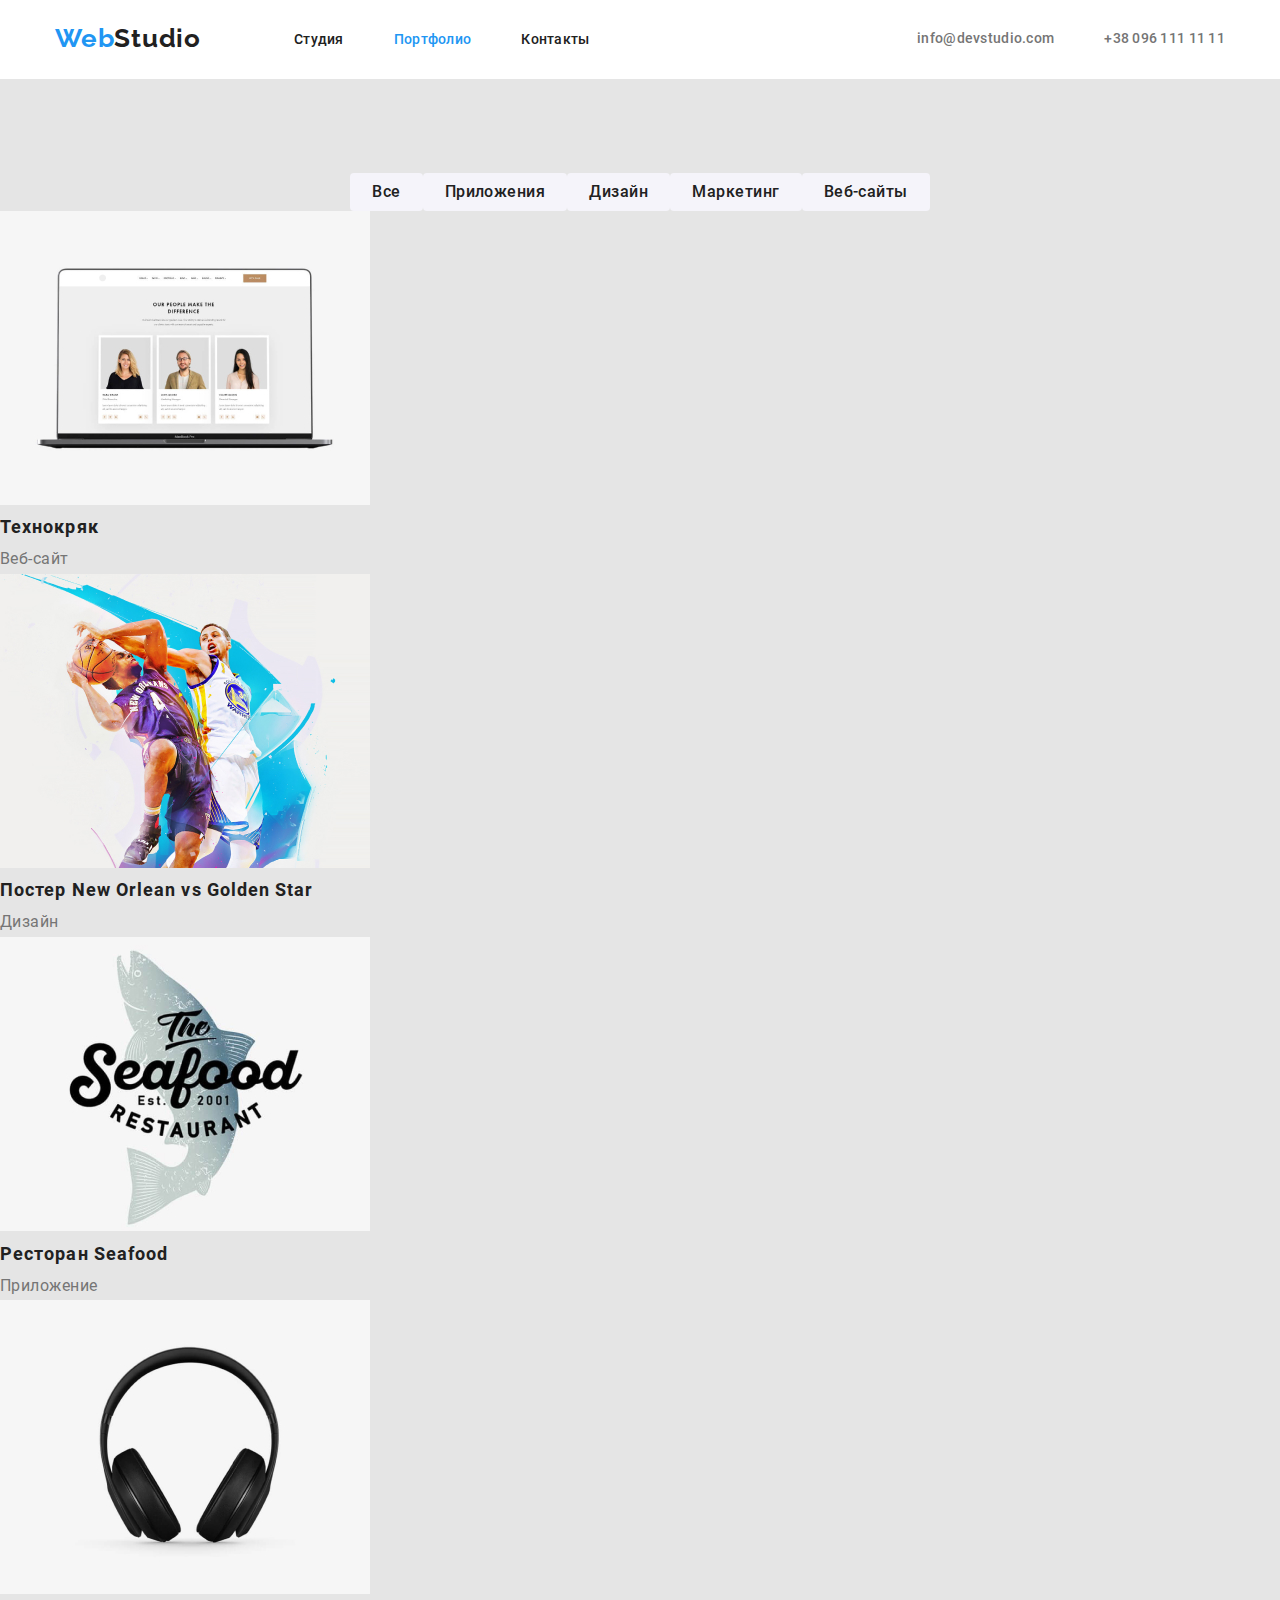
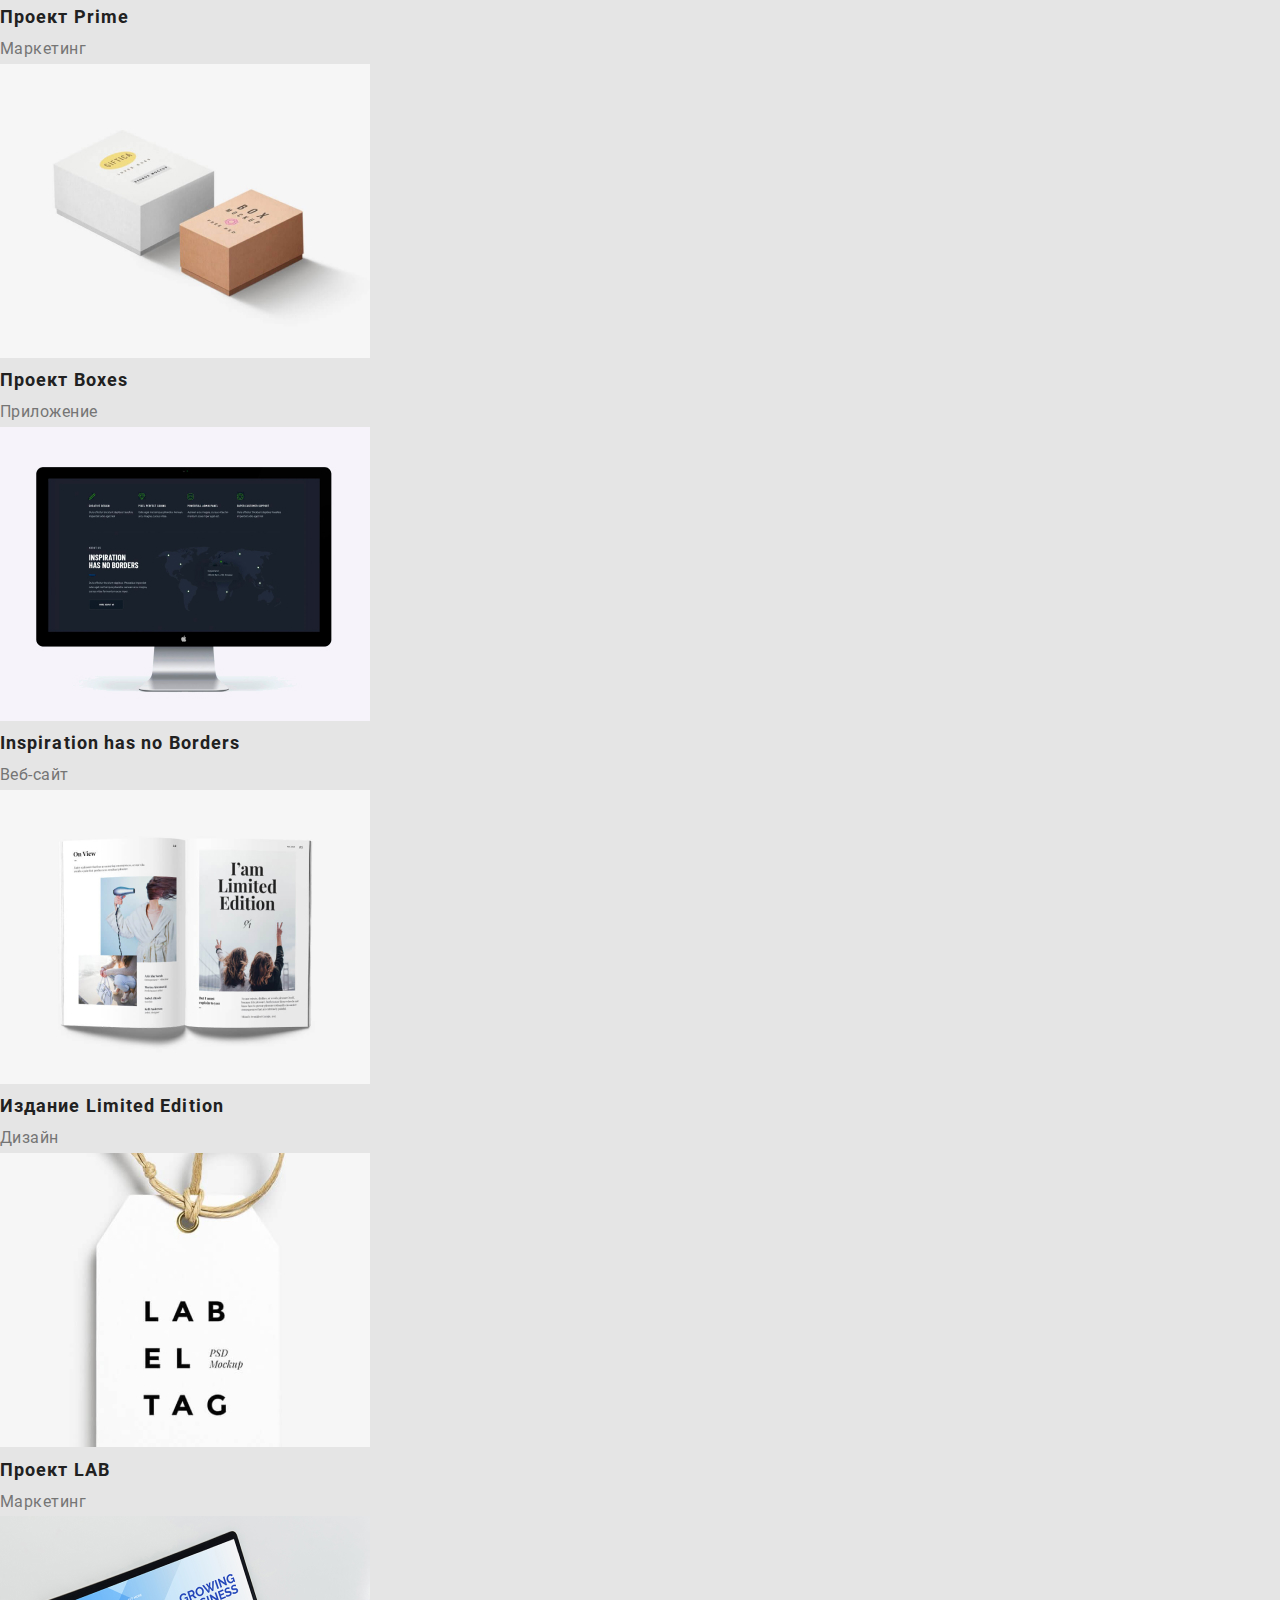
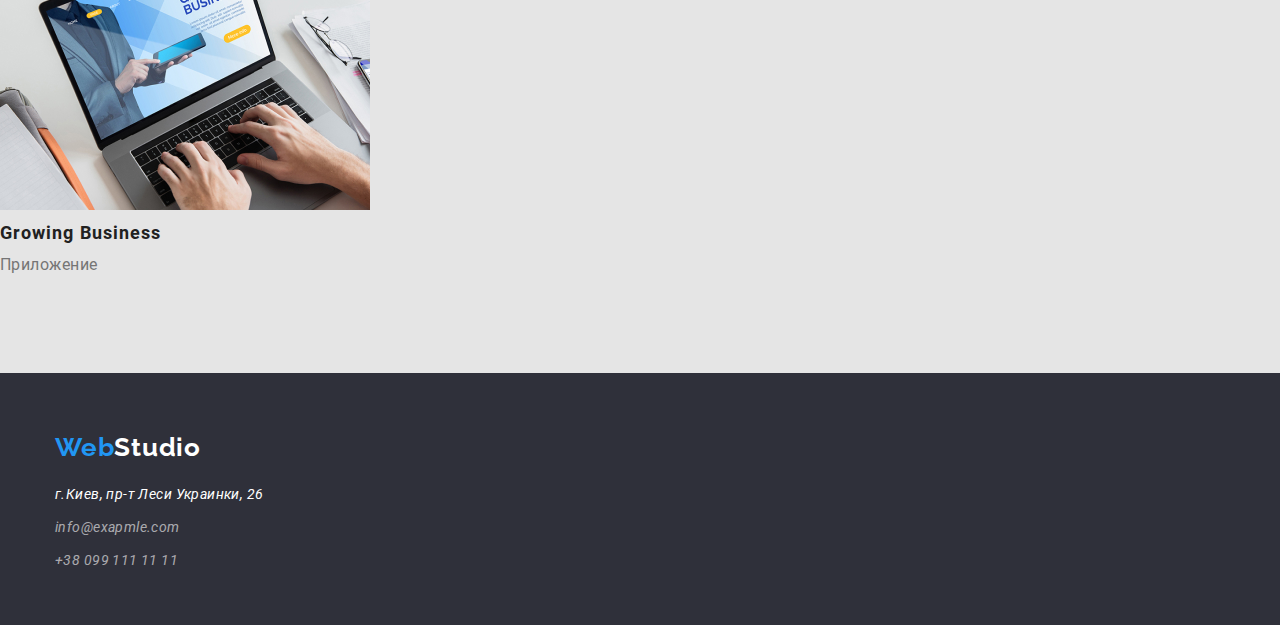
==== commit 7d2ff6e8: "макет 2 header и footer" ====
--- a/portfolio.html
+++ b/portfolio.html
@@ -11,27 +11,30 @@
 </head>
 <body>
        <!-- Хэдэр  -->
-       <header>
-        <div class="container">
+       <header class="header-page">
+        <div class="container main-nav">
+            
+
        <nav class="site-nav">
         <a href="./index.html" class="nav-logo">Web<span class="logo-studio">Studio</span></a>
-        <ul class="list">
-            <li><a href="./index.html" class="site-link">Студия</a></li>
-            <li><a href="./portfolio.html" class="site-link current">Портфолио</a></li>
-            <li><a href="#contacts" class="site-link">Контакты</a></li>
+
+        <ul class="list nav-list">
+            <li class="item"><a href="./index.html" class="site-link">Студия</a></li>
+            <li class="item"><a href="./portfolio.html" class="site-link current">Портфолио</a></li>
+            <li class="item"><a href="#contacts" class="site-link">Контакты</a></li>
         </ul>       
        </nav>
-    </div>
+    
 
-    <div class="container">
-       <ul class="list">
-        <li><a href="mailto:info@devstudio.com" class="info">info@devstudio.com</a></li>
-        <li><a href="tel:+380991111111" class="info">+38 096 111 11 11</a></li>
+       <ul class="list info-list">
+        <li class="item"><a href="mailto:info@devstudio.com" class="info">info@devstudio.com</a></li>
+        <li class="item"><a href="tel:+380991111111" class="info">+38 096 111 11 11</a></li>
     </ul>
- </div>
+
+      </div>
     </header>
 
-     <main>
+     <main class="main-portfoilio">
 
 
      <!-- Фильтры -->
@@ -39,12 +42,12 @@
      <section class="filter">
          <div class="container">
         <h1 hidden>Портфолио</h1>
-         <ul class="list">
-             <li><button type="button" class="filter-link">Все</button></li>
-             <li><button type="button" class="filter-link">Приложения</button></li>
-             <li><button type="button" class="filter-link">Дизайн</button></li>
-             <li><button type="button" class="filter-link">Маркетинг</button></li>
-             <li><button type="button" class="filter-link">Веб-сайты</button></li>
+         <ul class="list filter-list">
+             <li class="item"><button type="button" class="filter-link">Все</button></li>
+             <li class="item"><button type="button" class="filter-link">Приложения</button></li>
+             <li class="item"><button type="button" class="filter-link">Дизайн</button></li>
+             <li class="item"><button type="button" class="filter-link">Маркетинг</button></li>
+             <li class="item"><button type="button" class="filter-link">Веб-сайты</button></li>
          </ul>
         </div>
      </section>
@@ -111,20 +114,23 @@
      <!-- Футер -->
      <footer class="footer">
         <div class="container">
-            <a href="./index.html" class="footer-logo">Web<span class="footer-span">Studio</span></a>
-    
-            <address id="contacts" class="f-address">
-                <p class="f-address-text">г.Киев, пр-т Леси Украинки, 26</p>
-                <ul class="list">
-                    <li>
-                      <a href="mailto:info@exapmle.com" class="footer-info">info@exapmle.com</a>
-                    </li>
-                    <li>
-                      <a href="tel:+380991111111" class="footer-info">+38 099 111 11 11</a>
-                    </li>
-                </ul>
-             </address>
-           </div>
-    </footer>
+         <a href="./index.html" class="footer-logo">Web<span class="footer-span">Studio</span></a>
+ 
+         <address id="contacts" class="f-address">
+             <p class="f-address-text">г.Киев, пр-т Леси Украинки, 26</p>
+ 
+             <ul class="list footer-list">
+                 <li class="item">
+                   <a href="mailto:info@exapmle.com" class="footer-info">info@exapmle.com</a>
+                 </li>
+                 <li class="item">
+                   <a href="tel:+380991111111" class="footer-info">+38 099 111 11 11</a>
+                 </li>
+             </ul>
+ 
+          </address>
+        </div>
+     
+     </footer>
 </body>
 </html>--- a/css/style.css
+++ b/css/style.css
@@ -74,28 +74,56 @@
 body {
     font-family: Roboto, sans-serif;
 }
+main{
+    background-color: var(--bcg-team);
+}
 
 li{
     list-style: none;
 }
-.header{
-    background-color: var(--white);
-    /* height: 80px; */
-}
-.site-nav {
-    background-color: var(--white);
-    background-color: tomato;
-}
 
 .container{
-    margin-left: 0 auto;
-    margin-right: 0 auto;
+    margin-left: auto;
+    margin-right: auto;
     width: 1200px;
     padding-left: 15px;
     padding-right: 15px;    
 }
 
+.main-nav{
+    display: flex;
+    align-items: center;
+}
+.header-page{
+    padding-top: 24px;
+    padding-bottom: 25px;
+
+    background-color: var(--white);
+}
+
+
+.site-nav {
+    display: flex;
+    align-items: center;
+
+    background-color: var(--white);
+}
+
+.nav-list{
+    display: flex;
+}
+
+.nav-list .item:not(:last-child){
+    margin-right: 50px;
+}
+
+.nav-list .item:first-child{
+    margin-left: 93px;
+}
+
 .nav-logo {
+    display: inline-block;
+
     color: var(--blue);
     font-family: Raleway, sans-serif;
     font-weight: 700;
@@ -103,7 +131,6 @@
     list-style: 1.2;
     letter-spacing: 0.03em;
     text-decoration: none;
-    display: inline-block;
 }
 
 .logo-studio{
@@ -133,10 +160,21 @@
     text-decoration: none;
 } 
 
+/* Info */
+.info-list{
+    display: flex; 
+    align-items: center;
+    margin-left: auto;
+}
+
+.info-list .item:not(:last-child){
+    margin-right: 50px;
+}
+
 .info{
+    display: block;
+    
     color: var(--text-color-p);
-    
-
     font-weight: 500;
     font-size: 14px;
     line-height: 1.14;
@@ -147,73 +185,87 @@
 .info:focus{
     color: var(--blue);
 }
-.info-list{
-    background-color: pink;
-}
-
-main{
-    background-color: var(--bcg-team);
-}
+
 
 /* hero */
 .hero {
+    text-align: center;
+    padding-top: 200px;
+    padding-bottom: 200px;
+
     background-color: var(--hero-footer-bcg);   
-    text-align: center;
+    
+}
+
+.hero-cont{
+    
+    display: flex;
+    flex-direction: column;
+    align-items: center
+
 }
 
 .hero-title{
+    width: 696px;
+
     color: var(--white);
     font-weight: 900;
     font-size: 44px;
     line-height: 1.36;
     margin-top: 0;
-    /* width: 696px; */
+  
     letter-spacing: 0.06em;
     text-transform: uppercase;
-    outline: 2px solid yellow;
-    
-   
 }
 
 .btn{
+    display: inline-block;
+    min-width: 200px;
+    height: 50px;
+    padding: 10px 32px;
+
     color: var(--white);
     background-color: var(--blue);
     text-decoration: none;
     border-radius: 4px;
-    display: inline-block;
-    min-width: 200px;
-    height: 50px;
-    padding: 10px 32px;
     font-weight: 700;
     font-size: 16px;
-    line-height: 1.87;
-    outline: 5px solid orangered;
+    line-height: 1.87;  
 }
 
 /* details */
 .details{
+    padding-top: 94px;
     background-color: var(--main-background);
-    outline: 2px solid teal;
-}
-
-    
+    /* outline: 2px solid teal; */
+}
+
+    .details-ul{
+        display: flex;
+    }
 
 .details-title{
-    color: var(--primary-text-color);
-    margin: 0;
-
+    margin: 0;
+    width: 270px;
+    height: 16px;
+    /* padding-bottom: 10px; */
+
+    color: var(--primary-text-color);
     font-weight: 700;
     font-size: 14px;
     line-height: 1.14;
     letter-spacing: 0.03em;
-    text-transform: uppercase;
-    width: 270px;
-    height: 16px;
-}
+    text-transform: uppercase; 
+}
+
+.details-ul .item:not(:last-child){
+margin-right: 30px;
+}
+
 .details-text{
+    margin: 0;
+
     color: var(--text-color-p);
-    margin: 0;
-
     font-weight: 400;
     font-size: 14px;
     line-height: 1.71;
@@ -224,7 +276,16 @@
 
 
 /* occupation */
+.occupation{
+    padding-top: 94px;
+    padding-bottom: 94px;
+    
+
+    background-color: var(--main-background);
+
+}
 .occupation-title{
+
     color: var(--primary-text-color);
 
     font-weight: 700;
@@ -234,23 +295,56 @@
     letter-spacing: 0.03em;
     margin: 0;
 }
-
+.occupation-pics{
+    display: flex;
+    margin-top: 50px;
+    
+}
+.occupation-pics .item:not(:last-child){
+    margin-right: 30px;
+}
 /* .occupation{
     background-color: var(--main-background);   
 } */
 
 /* team */
-
+.team{
+    padding-top: 94px;
+    padding-bottom: 94px;
+    background-color: var(--bcg-team);
+    
+}
 .team-title {
+    margin: 0;
+    margin-bottom: 50px;
+
     color: var(--primary-text-color);
     font-weight: 700;
     font-size: 36px;
     line-height: 1.16;
     text-align: center;
     letter-spacing: 0.03em;
-    margin: 0;
-}
-
+   
+}
+
+.team-list{
+    display: flex;
+justify-content: space-between;
+}
+
+/* .team-list:not(:last-child){
+    margin-right: 30px;
+} */
+
+.team-card{
+    width: 270px;
+    padding-bottom: 30px;
+    background-color: var(--white);
+    text-align: center;
+}
+.team-card img{
+    margin-bottom: 30px;
+}
 .team-names{
     color: var(--primary-text-color);
     font-weight: 500;
@@ -259,7 +353,7 @@
     /* text-align: center; */
     letter-spacing: 0.03em;
     margin: 0;
-
+    padding-bottom: 10px;
 }
 .team-text{
     color: var(--text-color-p);
@@ -280,22 +374,45 @@
 
 /* Portfolio */
 
+.main-portfoilio{
+    padding-top: 94px;
+    padding-bottom: 94px;
+    background-color: var(--main-background);
+}
+
 /* Фильтры */
+
+.filter-list{
+    display: flex;
+    justify-content: center;
+}
+
+.footer-list .item:not(:last-child){
+    margin-right: 8px;
+}
+
 .filter-link{
-    color: var(--primary-text-color);
-
+    display: inline-block;
+    padding: 6px 22px;
+
+    text-align: center;
+    border: 0px transparent;
+    color: var(--primary-text-color);
+    background-color: var(--bcg-team);
     font-family: inherit;
     font-weight: 500;
     font-size: 16px;
     line-height: 1.62;
-/* identical to box height, or 162% */
+    border-radius: 4px;
 
 text-align: center;
 letter-spacing: 0.03em;
 }
+
 .filter-link:hover,
 .filter-link:focus{
-    color: var(--blue);
+    background-color: var(--bcg-team);
+    color: var(--white);
 }
 
 /* Offer */
@@ -324,23 +441,25 @@
 
 /* footer */
 .footer{
-    background-color: var(--hero-footer-bcg);
     height: 252px;
     padding-top: 60px;
     padding-bottom: 60px;
+
+    background-color: var(--hero-footer-bcg);
+    
 }
 .footer-logo {
-    color: var(--blue);
     display: inline-block;
     margin-bottom: 20px;
 
+    color: var(--blue);
     font-family: Raleway, sans-serif;
     font-weight: 700;
     font-size: 26px;
     list-style: 1.2;
     letter-spacing: 0.03em;
     text-decoration: none;
-    background-color: #ccc;
+    
 }
 .footer-span {
     color: var(--white);
@@ -353,7 +472,7 @@
     font-size: 14px;
     line-height: 1.71;
     letter-spacing: 0.03em;
-    background-color: teal;
+   
 }
 
 .f-address:hover,
@@ -365,6 +484,11 @@
     margin: 0;
     padding-bottom: 9px;
 }
+
+.footer-list .item:not(:last-child){
+    padding-bottom: 9px;
+}
+
 .footer-info {
     color: var(--footer-address);
 
@@ -373,10 +497,9 @@
     line-height: 1.71
     letter-spacing: 0.03em;
     text-decoration: none;
-    display: inline-block;
-    padding-bottom: 9px;
-}
-
+    
+    
+}
 
 .footer-info:hover,
 .footer-info:focus {
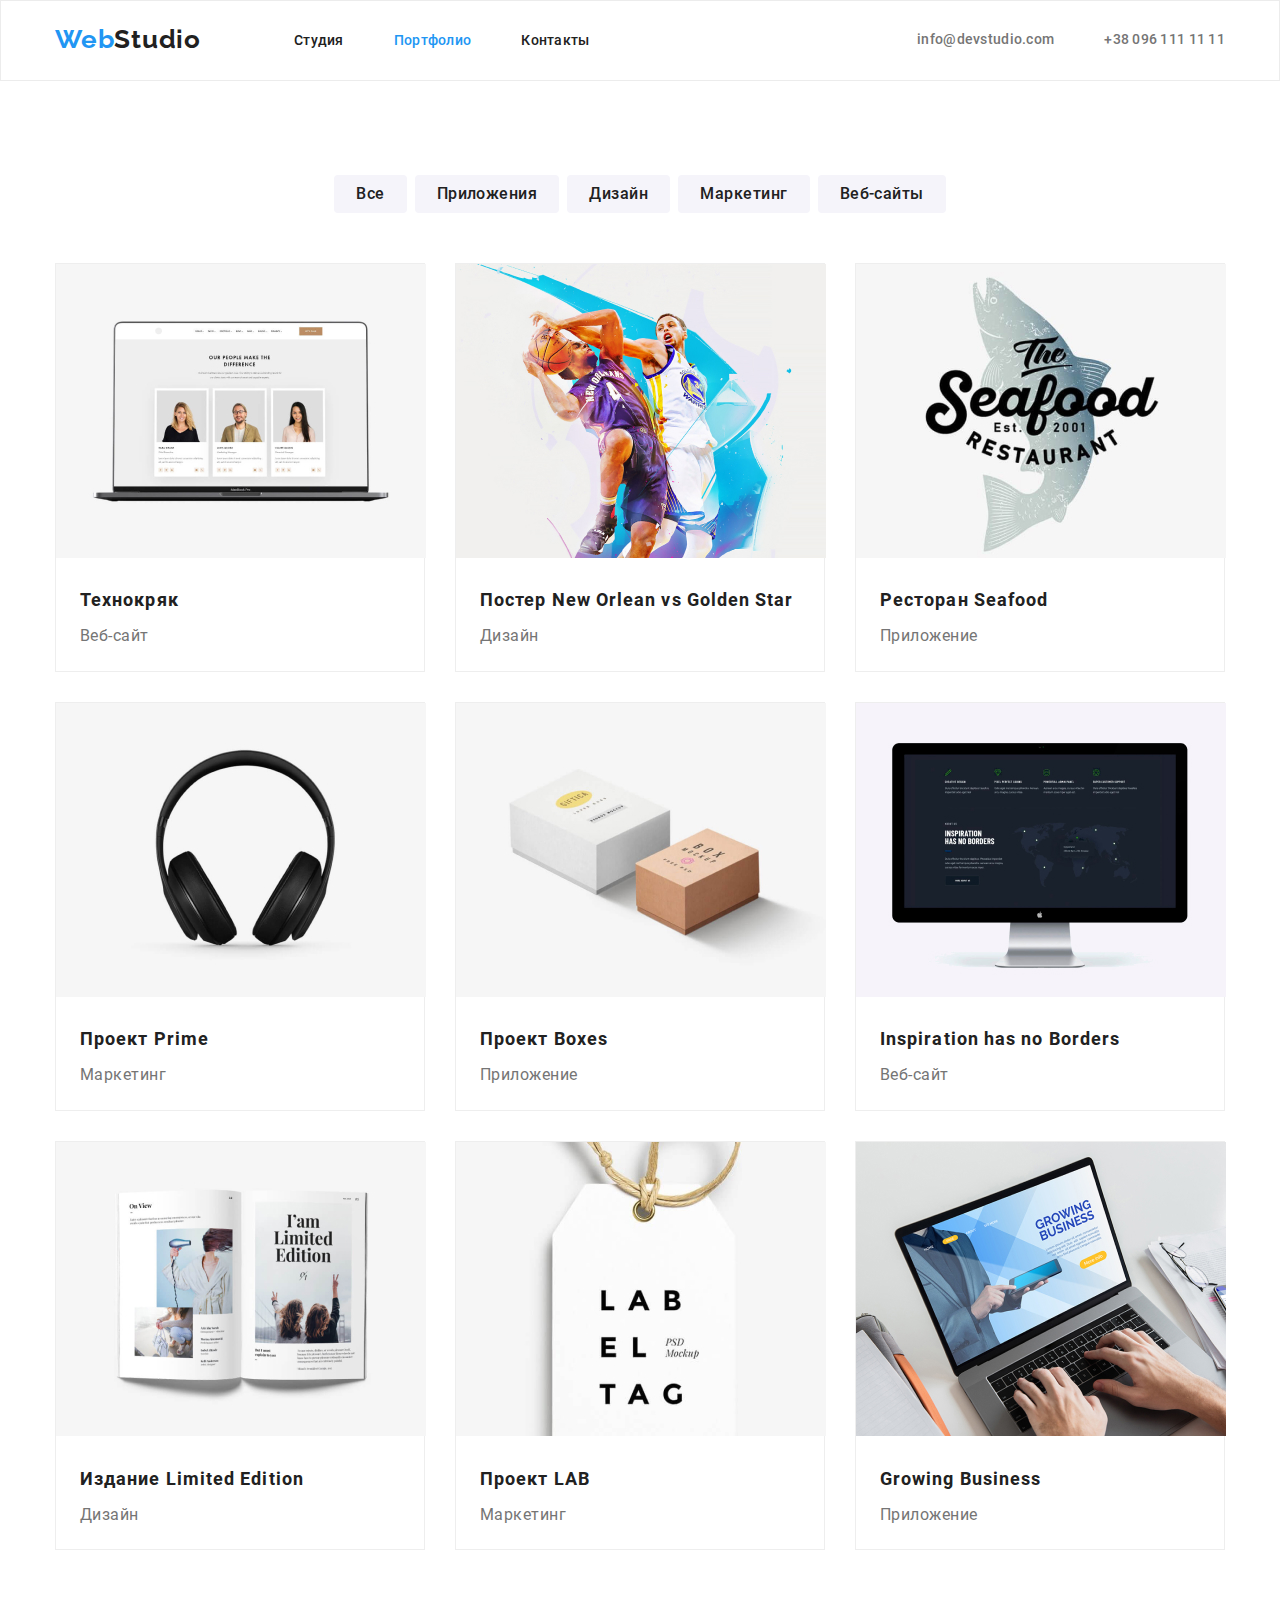
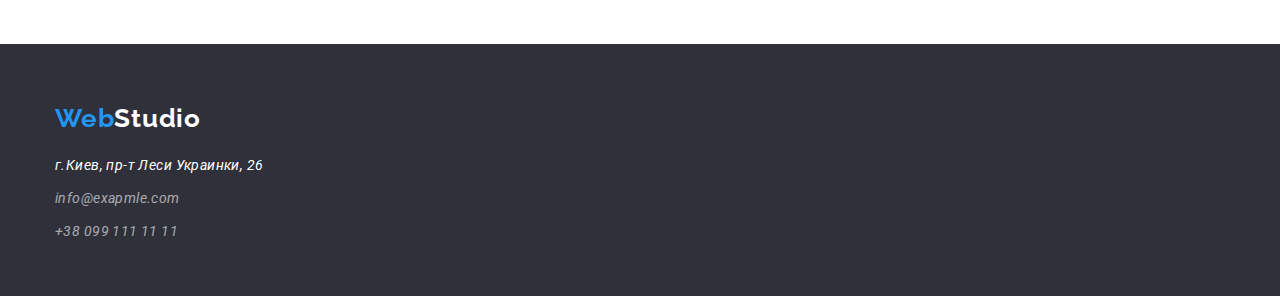
==== commit b2aad80a: "студия и портфолио готовы к рассмотру" ====
--- a/portfolio.html
+++ b/portfolio.html
@@ -14,7 +14,6 @@
        <header class="header-page">
         <div class="container main-nav">
             
-
        <nav class="site-nav">
         <a href="./index.html" class="nav-logo">Web<span class="logo-studio">Studio</span></a>
 
@@ -34,11 +33,12 @@
       </div>
     </header>
 
-     <main class="main-portfoilio">
+     
 
 
      <!-- Фильтры -->
-     
+     <main class="main-portfoilio">
+         
      <section class="filter">
          <div class="container">
         <h1 hidden>Портфолио</h1>
@@ -54,63 +54,84 @@
 
      <!-- Оффер -->
 <section class="offer">
-    <ul class="list">
-        <li class="offer-bcg">
+    <div class="container">
+    <ul class="list offer-list">
+        <li class="offer-card">
             <img src="./img/laptop1.jpg" alt="ноутбук">
+            <div class="card-description">
             <h2 class="offer-title">Технокряк</h2>
             <p class="offer-text">Веб-сайт</p>
+        </div>
         </li>
 
-        <li>
+        <li class="offer-card">
             <img src="./img/basketball2.jpg" alt="баскетбол">
+            <div class="card-description">
             <h2 class="offer-title">Постер New Orlean vs Golden Star</h2>
             <p class="offer-text">Дизайн</p>
+        </div>
         </li>
 
-        <li>
+        <li class="offer-card">
             <img src="./img/seafood3.jpg" alt="ресторан">
+            <div class="card-description">
             <h2 class="offer-title">Ресторан Seafood</h2>
             <p class="offer-text">Приложение</p>
+            </div>
         </li>
 
-        <li>
+        <li class="offer-card">
             <img src="./img/speakers4.jpg" alt="наушники">
+            <div class="card-description">
             <h2 class="offer-title">Проект Prime</h2>
             <p class="offer-text">Маркетинг</p>
+            </div>
         </li>
 
-        <li>
+        <li class="offer-card">
             <img src="./img/boxes5.jpg" alt="коробочки">
+            <div class="card-description">
             <h2 class="offer-title">Проект Boxes</h2>
             <p class="offer-text">Приложение</p>
+            </div>
         </li>
 
-        <li>
+        <li class="offer-card">
             <img src="./img/screen6.jpg" alt="монитор">
+            <div class="card-description">
             <h2 class="offer-title">Inspiration has no Borders</h2>
             <p class="offer-text">Веб-сайт</p>
+            </div>
         </li>
 
-        <li>
+        <li class="offer-card">
             <img src="./img/book7.jpg" alt="журнал">
+            <div class="card-description">
             <h2 class="offer-title">Издание Limited Edition</h2>
             <p class="offer-text">Дизайн</p>
+            </div>
         </li>
 
-        <li>
+        <li class="offer-card">
             <img src="./img/label8.jpg" alt="ярлык">
+            <div class="card-description">
             <h2 class="offer-title">Проект LAB</h2>
             <p class="offer-text">Маркетинг</p>
+            </div>
         </li>
 
-        <li>
+        <li class="offer-card">
             <img src="./img/laptop9.jpg" alt="лэптоп">
+            <div class="card-description">
             <h2 class="offer-title">Growing Business</h2>
             <p class="offer-text">Приложение</p>
+            </div>
         </li>
     </ul>
+</div>
 </section>
 </main>
+
      <!-- Футер -->
      <footer class="footer">
         <div class="container">
--- a/css/style.css
+++ b/css/style.css
@@ -74,9 +74,6 @@
 body {
     font-family: Roboto, sans-serif;
 }
-main{
-    background-color: var(--bcg-team);
-}
 
 li{
     list-style: none;
@@ -99,6 +96,8 @@
     padding-bottom: 25px;
 
     background-color: var(--white);
+    border: 1px solid #ECECEC;
+
 }
 
 
@@ -341,6 +340,10 @@
     padding-bottom: 30px;
     background-color: var(--white);
     text-align: center;
+
+    box-shadow: 0px 1px 3px rgba(0, 0, 0, 0.12), 0px 1px 1px rgba(0, 0, 0, 0.14), 0px 2px 1px rgba(0, 0, 0, 0.2);
+    border-radius: 0px 0px 4px 4px;
+
 }
 .team-card img{
     margin-bottom: 30px;
@@ -353,7 +356,7 @@
     /* text-align: center; */
     letter-spacing: 0.03em;
     margin: 0;
-    padding-bottom: 10px;
+    margin-bottom: 10px;
 }
 .team-text{
     color: var(--text-color-p);
@@ -365,29 +368,25 @@
     letter-spacing: 0.03em;
     margin: 0;
 }
-    
-
-/* .team{
-    background-color: var(--bcg-team);
-} */
-
 
 /* Portfolio */
 
 .main-portfoilio{
     padding-top: 94px;
     padding-bottom: 94px;
-    background-color: var(--main-background);
 }
 
 /* Фильтры */
-
+/* .filter{
+    margin-top: 94px;
+} */
 .filter-list{
     display: flex;
     justify-content: center;
-}
-
-.footer-list .item:not(:last-child){
+    margin-bottom: 50px;
+}
+
+.filter-list .item:not(:last-child){
     margin-right: 8px;
 }
 
@@ -396,26 +395,48 @@
     padding: 6px 22px;
 
     text-align: center;
-    border: 0px transparent;
+    
     color: var(--primary-text-color);
     background-color: var(--bcg-team);
+    border: 1px transparent;
     font-family: inherit;
     font-weight: 500;
     font-size: 16px;
     line-height: 1.62;
     border-radius: 4px;
 
-text-align: center;
-letter-spacing: 0.03em;
+    text-align: center;
+    letter-spacing: 0.03em;
 }
 
 .filter-link:hover,
 .filter-link:focus{
-    background-color: var(--bcg-team);
     color: var(--white);
-}
+    background-color: var(--blue);
+}
+
 
 /* Offer */
+.offer-list{
+    display: flex;
+    flex-wrap: wrap;
+    margin: -15px;
+
+}
+.offer-card{
+    width: 370px;
+    margin: 15px;
+    background-color: var(--white);
+    border: 1px solid #EEEEEE;
+    box-sizing: border-box;
+}
+
+.card-description{
+    margin: 20px 24px;
+}
+/* .offer-card img{
+    margin-bottom: 20px;
+} */
 .offer-title{
     color: var(--primary-text-color);
 
@@ -424,6 +445,7 @@
     line-height: 2;
     letter-spacing: 0.06em;
     margin: 0;
+    margin-bottom: 4px;
 }
 
 .offer-text{
@@ -434,10 +456,8 @@
     line-height: 1.8;
     letter-spacing: 0.03em;
     margin: 0;
-}
-/* .offer-bcg{
-    background-color: var(--white);
-} */
+    margin-bottom: 20px;
+}
 
 /* footer */
 .footer{
@@ -482,11 +502,11 @@
 
 .f-address-text{
     margin: 0;
-    padding-bottom: 9px;
+    margin-bottom: 9px;
 }
 
 .footer-list .item:not(:last-child){
-    padding-bottom: 9px;
+    margin-bottom: 9px;
 }
 
 .footer-info {
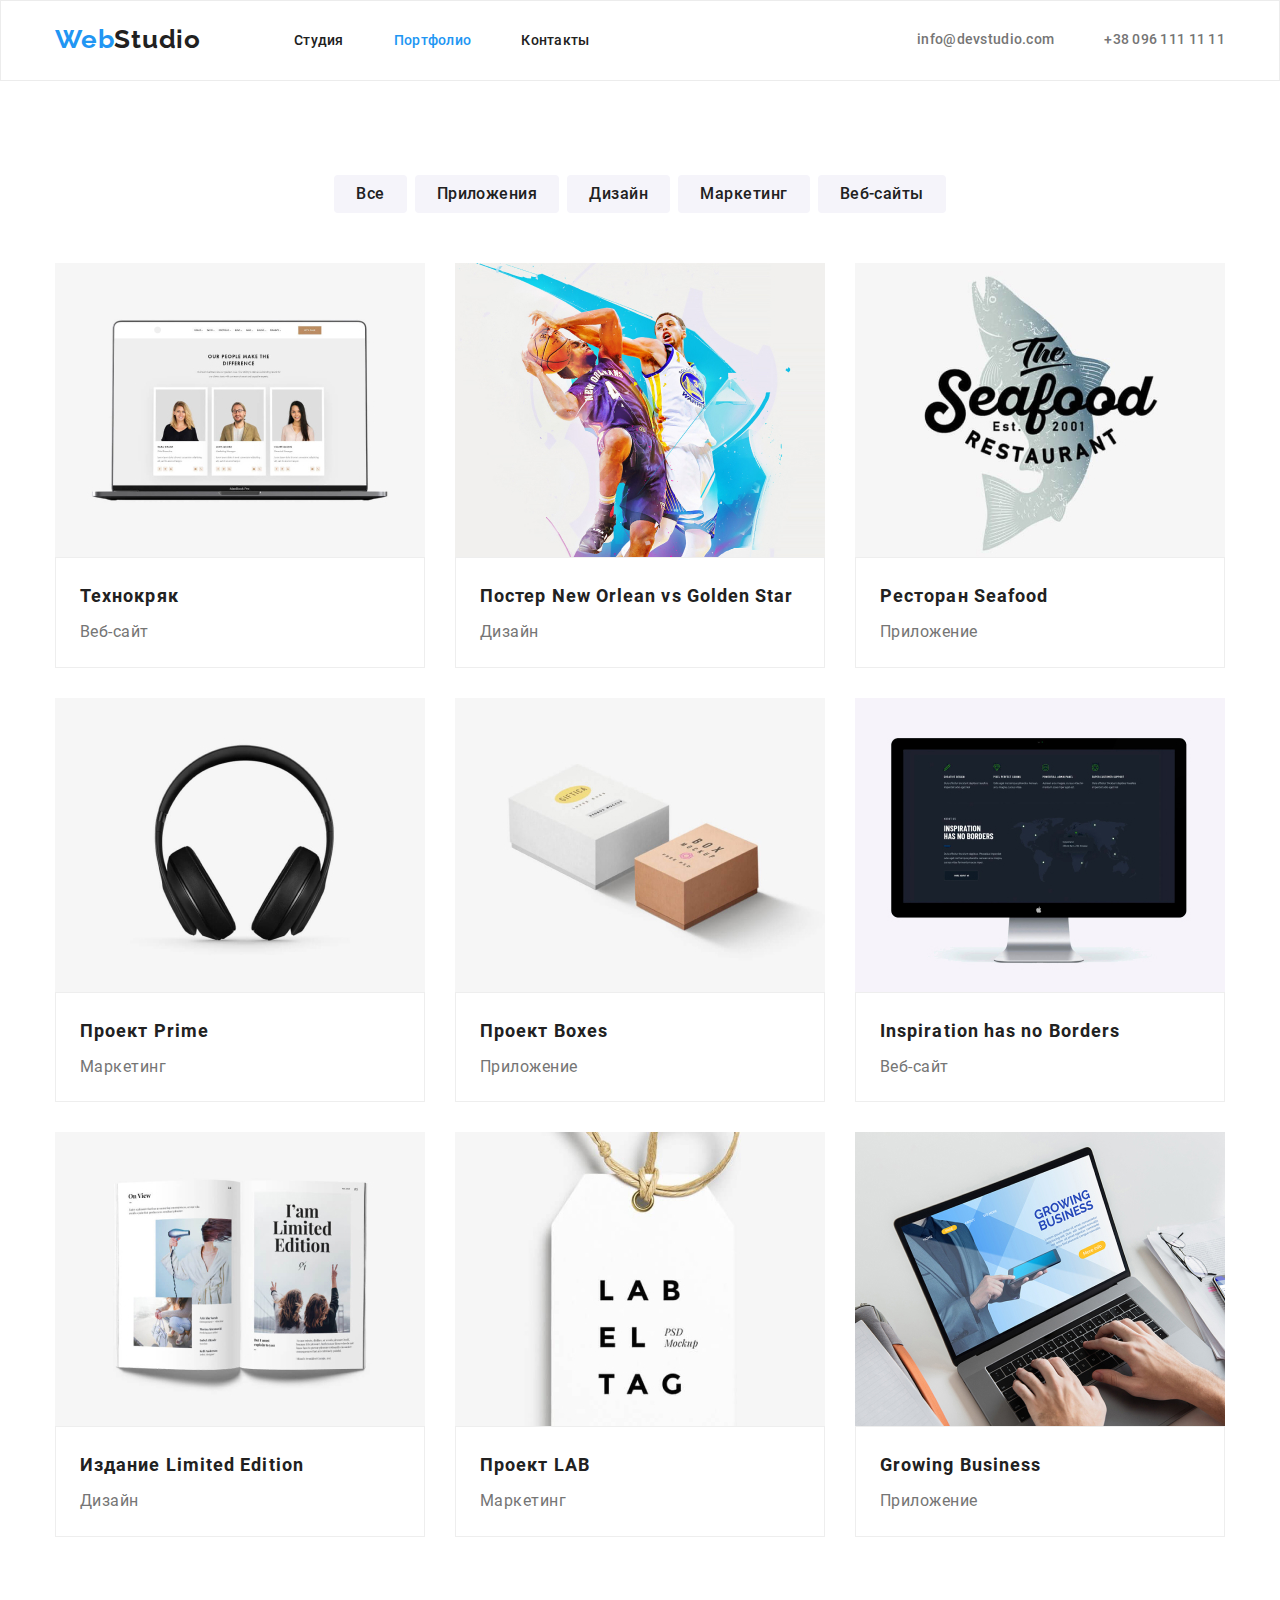
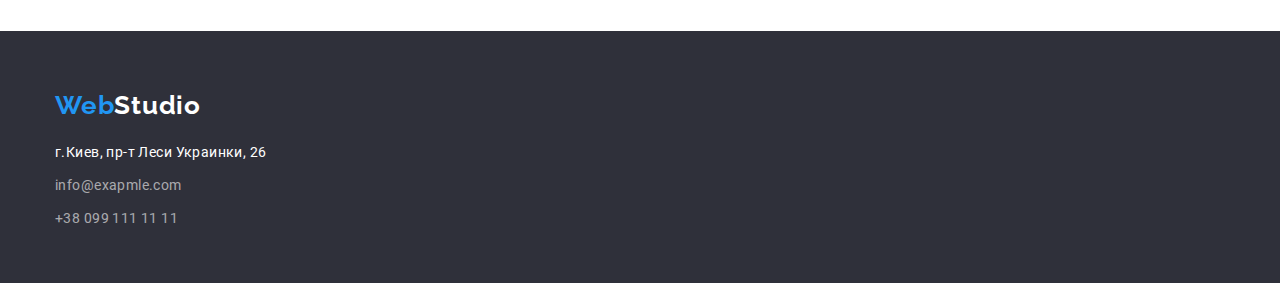
==== commit cdb08fcf: "Остался выпадающий маржин в портфолио" ====
--- a/portfolio.html
+++ b/portfolio.html
@@ -24,7 +24,6 @@
         </ul>       
        </nav>
     
-
        <ul class="list info-list">
         <li class="item"><a href="mailto:info@devstudio.com" class="info">info@devstudio.com</a></li>
         <li class="item"><a href="tel:+380991111111" class="info">+38 096 111 11 11</a></li>
@@ -33,15 +32,12 @@
       </div>
     </header>
 
-     
-
-
      <!-- Фильтры -->
-     <main class="main-portfoilio">
+     <main>
          
      <section class="filter">
          <div class="container">
-        <h1 hidden>Портфолио</h1>
+        <h1 class="visually-hidden">Портфолио</h1>
          <ul class="list filter-list">
              <li class="item"><button type="button" class="filter-link">Все</button></li>
              <li class="item"><button type="button" class="filter-link">Приложения</button></li>
@@ -49,13 +45,11 @@
              <li class="item"><button type="button" class="filter-link">Маркетинг</button></li>
              <li class="item"><button type="button" class="filter-link">Веб-сайты</button></li>
          </ul>
-        </div>
-     </section>
+        
+     <!-- Оффер -->
+<!-- <div class="flex-container"> -->
+    <ul class="list offer-list">
 
-     <!-- Оффер -->
-<section class="offer">
-    <div class="container">
-    <ul class="list offer-list">
         <li class="offer-card">
             <img src="./img/laptop1.jpg" alt="ноутбук">
             <div class="card-description">
@@ -129,6 +123,7 @@
         </li>
     </ul>
 </div>
+</div>
 </section>
 </main>
 
--- a/css/style.css
+++ b/css/style.css
@@ -79,6 +79,11 @@
     list-style: none;
 }
 
+.list{
+    padding: 0;
+    margin: 0;
+}
+
 .container{
     margin-left: auto;
     margin-right: auto;
@@ -110,15 +115,16 @@
 
 .nav-list{
     display: flex;
+    margin-left: 93px;
 }
 
 .nav-list .item:not(:last-child){
     margin-right: 50px;
 }
 
-.nav-list .item:first-child{
+/* .nav-list .item:first-child{
     margin-left: 93px;
-}
+} */
 
 .nav-logo {
     display: inline-block;
@@ -136,10 +142,7 @@
     color: var(--primary-text-color);    
 }
 
-.list{
-    padding: 0;
-    margin: 0;
-}
+
 
 .site-link {
     color: var(--primary-text-color);
@@ -235,19 +238,31 @@
 /* details */
 .details{
     padding-top: 94px;
+    padding-bottom: 94px;
     background-color: var(--main-background);
     /* outline: 2px solid teal; */
 }
 
+.visually-hidden {
+    position: absolute !important;
+    clip: rect(1px 1px 1px 1px);
+    clip: rect(1px, 1px, 1px, 1px);
+    padding: 0 !important;
+    border: 0 !important;
+    height: 1px !important;
+    width: 1px !important;
+    overflow: hidden;
+  }
+
     .details-ul{
-        display: flex;
+    display: flex;
     }
 
 .details-title{
     margin: 0;
+    margin-bottom: 10px;
     width: 270px;
     height: 16px;
-    /* padding-bottom: 10px; */
 
     color: var(--primary-text-color);
     font-weight: 700;
@@ -276,7 +291,7 @@
 
 /* occupation */
 .occupation{
-    padding-top: 94px;
+    /* padding-top: 94px; */
     padding-bottom: 94px;
     
 
@@ -302,9 +317,10 @@
 .occupation-pics .item:not(:last-child){
     margin-right: 30px;
 }
-/* .occupation{
-    background-color: var(--main-background);   
-} */
+
+.occupation-pics img{
+    display: block;
+}
 
 /* team */
 .team{
@@ -328,7 +344,7 @@
 
 .team-list{
     display: flex;
-justify-content: space-between;
+    justify-content: space-between;
 }
 
 /* .team-list:not(:last-child){
@@ -371,15 +387,12 @@
 
 /* Portfolio */
 
-.main-portfoilio{
+/* Фильтры */
+.filter{
     padding-top: 94px;
     padding-bottom: 94px;
 }
 
-/* Фильтры */
-/* .filter{
-    margin-top: 94px;
-} */
 .filter-list{
     display: flex;
     justify-content: center;
@@ -395,7 +408,6 @@
     padding: 6px 22px;
 
     text-align: center;
-    
     color: var(--primary-text-color);
     background-color: var(--bcg-team);
     border: 1px transparent;
@@ -404,8 +416,6 @@
     font-size: 16px;
     line-height: 1.62;
     border-radius: 4px;
-
-    text-align: center;
     letter-spacing: 0.03em;
 }
 
@@ -415,8 +425,8 @@
     background-color: var(--blue);
 }
 
-
-/* Offer */
+/* Оффер */
+
 .offer-list{
     display: flex;
     flex-wrap: wrap;
@@ -427,16 +437,18 @@
     width: 370px;
     margin: 15px;
     background-color: var(--white);
+   
+    box-sizing: border-box;
+}
+
+.offer-card img{
+    display: block;
+}
+.card-description{
+    padding: 20px 24px;
     border: 1px solid #EEEEEE;
-    box-sizing: border-box;
-}
-
-.card-description{
-    margin: 20px 24px;
-}
-/* .offer-card img{
-    margin-bottom: 20px;
-} */
+}
+
 .offer-title{
     color: var(--primary-text-color);
 
@@ -445,7 +457,7 @@
     line-height: 2;
     letter-spacing: 0.06em;
     margin: 0;
-    margin-bottom: 4px;
+    padding-bottom: 4px;
 }
 
 .offer-text{
@@ -456,7 +468,7 @@
     line-height: 1.8;
     letter-spacing: 0.03em;
     margin: 0;
-    margin-bottom: 20px;
+    
 }
 
 /* footer */
@@ -476,6 +488,7 @@
     font-family: Raleway, sans-serif;
     font-weight: 700;
     font-size: 26px;
+    font-style: normal;
     list-style: 1.2;
     letter-spacing: 0.03em;
     text-decoration: none;
@@ -490,6 +503,7 @@
     
     font-weight: 400;
     font-size: 14px;
+    font-style: normal;
     line-height: 1.71;
     letter-spacing: 0.03em;
    
